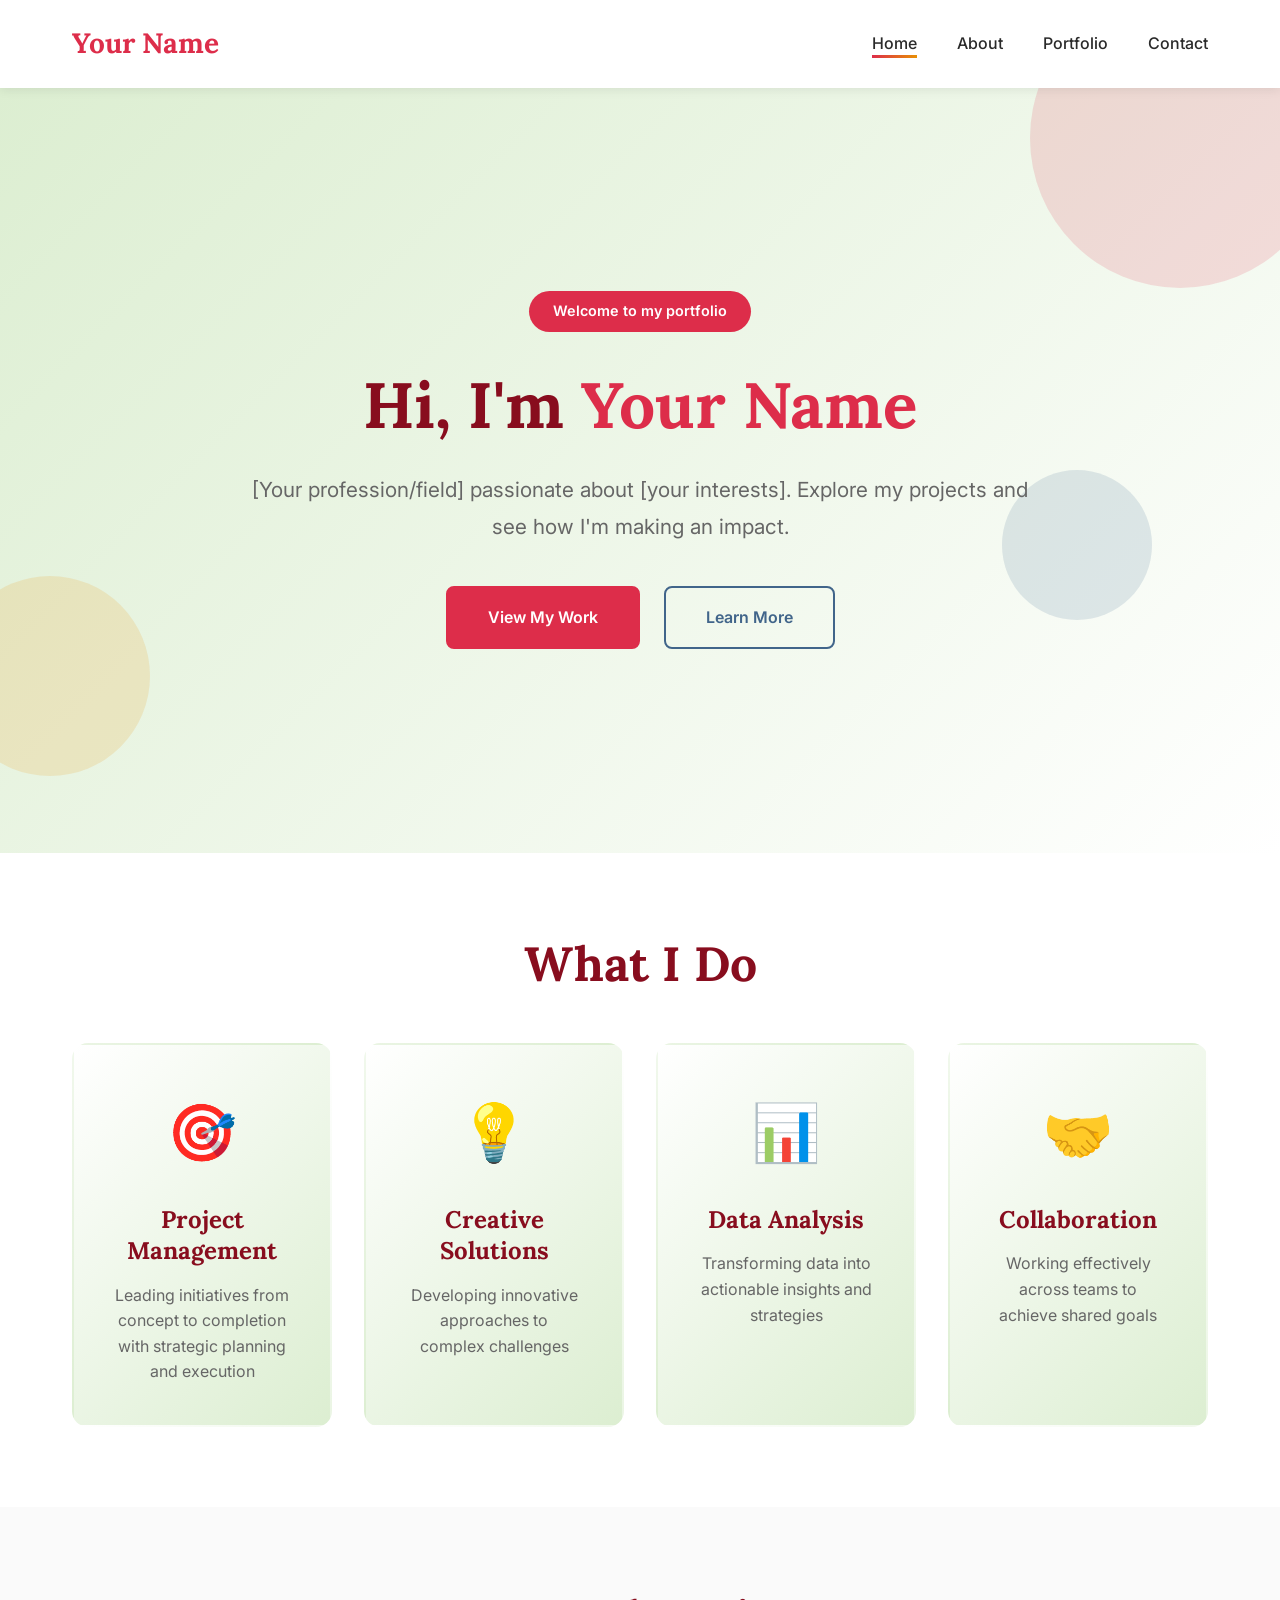
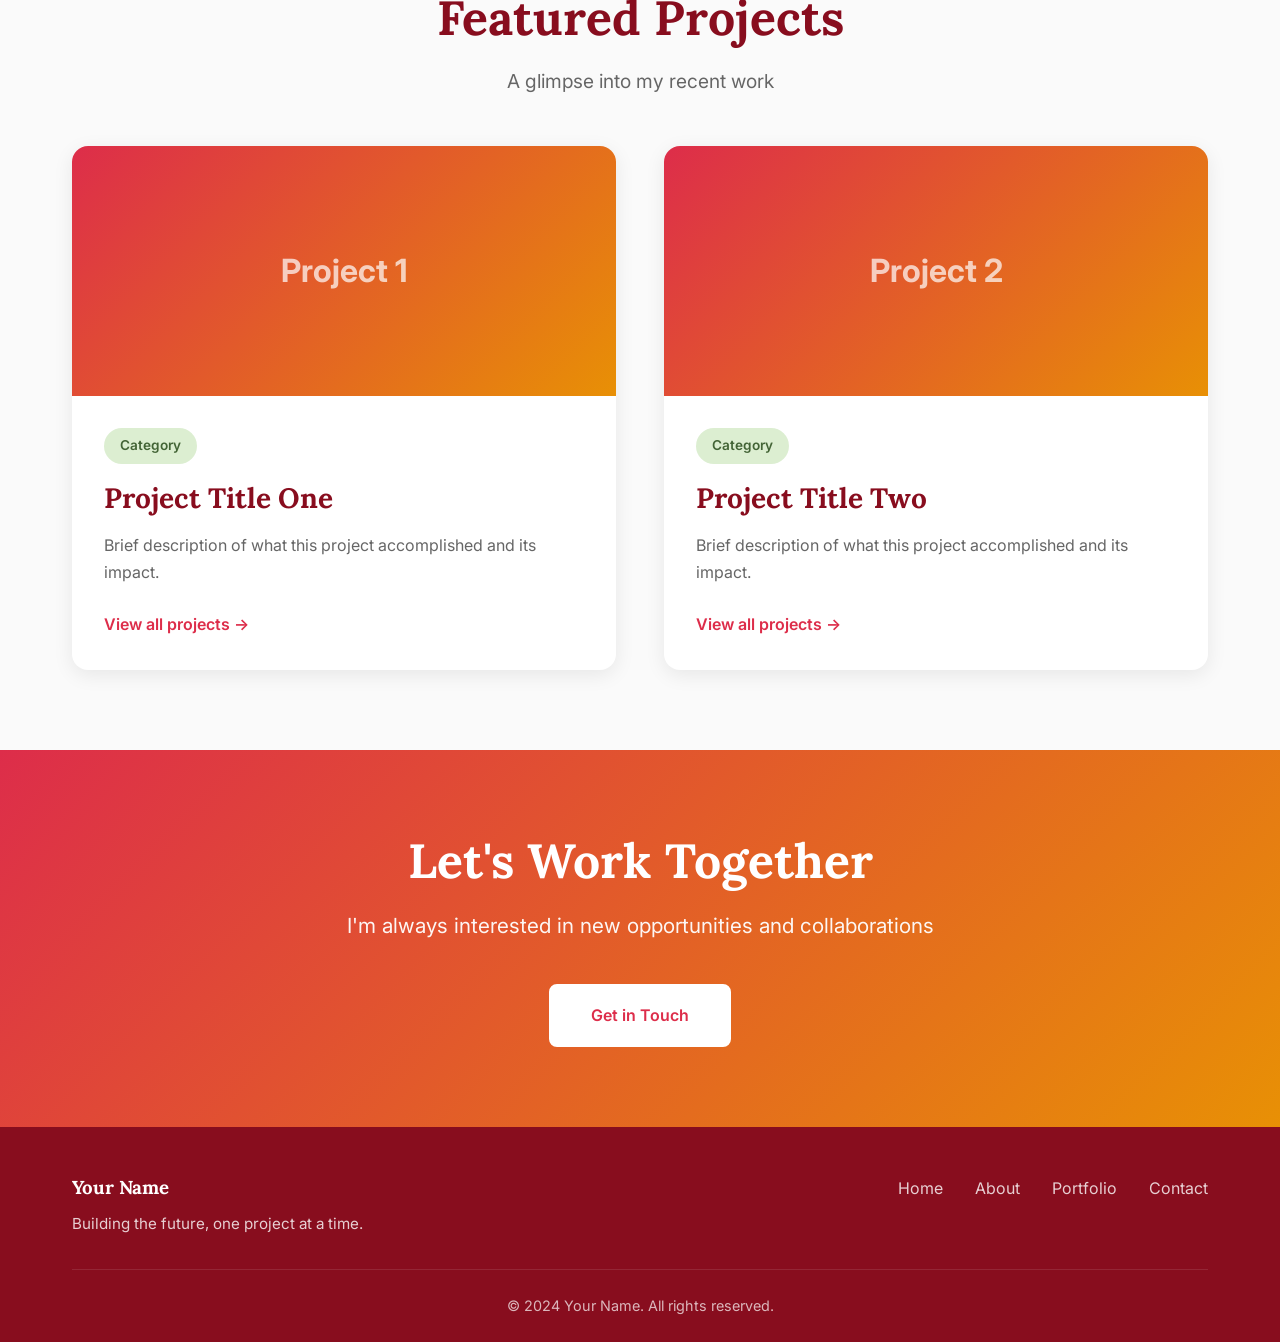
==== index.html @ 92c7a6d3 "Initial commit" ====
<!DOCTYPE html>
<html lang="en">
<head>
    <meta charset="UTF-8">
    <meta name="viewport" content="width=device-width, initial-scale=1.0">
    <title>Your Name - Portfolio</title>
    <link rel="stylesheet" href="styles.css">
    <!-- Google Fonts as fallbacks -->
    <link rel="preconnect" href="https://fonts.googleapis.com">
    <link rel="preconnect" href="https://fonts.gstatic.com" crossorigin>
    <link href="https://fonts.googleapis.com/css2?family=Lora:wght@400;600;700&family=Inter:wght@300;400;500;600;700&display=swap" rel="stylesheet">
</head>
<body>
    <!-- Navigation -->
    <nav class="navbar">
        <div class="nav-container">
            <a href="index.html" class="logo">Your Name</a>
            <ul class="nav-menu">
                <li><a href="index.html" class="active">Home</a></li>
                <li><a href="about.html">About</a></li>
                <li><a href="portfolio.html">Portfolio</a></li>
                <li><a href="contact.html">Contact</a></li>
            </ul>
        </div>
    </nav>

    <!-- Hero Section -->
    <section class="hero">
        <div class="hero-content">
            <div class="hero-badge">Welcome to my portfolio</div>
            <h1 class="hero-title">Hi, I'm <span class="highlight">Your Name</span></h1>
            <p class="hero-description">
                [Your profession/field] passionate about [your interests]. 
                Explore my projects and see how I'm making an impact.
            </p>
            <div class="hero-buttons">
                <a href="portfolio.html" class="btn btn-primary">View My Work</a>
                <a href="about.html" class="btn btn-secondary">Learn More</a>
            </div>
        </div>
        <div class="hero-decoration">
            <div class="decoration-circle circle-1"></div>
            <div class="decoration-circle circle-2"></div>
            <div class="decoration-circle circle-3"></div>
        </div>
    </section>

    <!-- Quick Highlights Section -->
    <section class="highlights">
        <div class="container">
            <h2 class="section-title">What I Do</h2>
            <div class="highlights-grid">
                <div class="highlight-card card-1">
                    <div class="card-icon">🎯</div>
                    <h3>Project Management</h3>
                    <p>Leading initiatives from concept to completion with strategic planning and execution</p>
                </div>
                <div class="highlight-card card-2">
                    <div class="card-icon">💡</div>
                    <h3>Creative Solutions</h3>
                    <p>Developing innovative approaches to complex challenges</p>
                </div>
                <div class="highlight-card card-3">
                    <div class="card-icon">📊</div>
                    <h3>Data Analysis</h3>
                    <p>Transforming data into actionable insights and strategies</p>
                </div>
                <div class="highlight-card card-4">
                    <div class="card-icon">🤝</div>
                    <h3>Collaboration</h3>
                    <p>Working effectively across teams to achieve shared goals</p>
                </div>
            </div>
        </div>
    </section>

    <!-- Featured Projects Preview -->
    <section class="featured-projects">
        <div class="container">
            <h2 class="section-title">Featured Projects</h2>
            <p class="section-subtitle">A glimpse into my recent work</p>
            
            <div class="projects-preview">
                <article class="project-preview">
                    <div class="project-preview-image">
                        <div class="preview-placeholder">Project 1</div>
                    </div>
                    <div class="project-preview-content">
                        <span class="project-category">Category</span>
                        <h3>Project Title One</h3>
                        <p>Brief description of what this project accomplished and its impact.</p>
                        <a href="portfolio.html" class="link-arrow">View all projects →</a>
                    </div>
                </article>

                <article class="project-preview">
                    <div class="project-preview-image">
                        <div class="preview-placeholder">Project 2</div>
                    </div>
                    <div class="project-preview-content">
                        <span class="project-category">Category</span>
                        <h3>Project Title Two</h3>
                        <p>Brief description of what this project accomplished and its impact.</p>
                        <a href="portfolio.html" class="link-arrow">View all projects →</a>
                    </div>
                </article>
            </div>
        </div>
    </section>

    <!-- Call to Action -->
    <section class="cta-section">
        <div class="container">
            <div class="cta-content">
                <h2>Let's Work Together</h2>
                <p>I'm always interested in new opportunities and collaborations</p>
                <a href="contact.html" class="btn btn-light">Get in Touch</a>
            </div>
        </div>
    </section>

    <!-- Footer -->
    <footer class="footer">
        <div class="container">
            <div class="footer-content">
                <div class="footer-left">
                    <h3>Your Name</h3>
                    <p>Building the future, one project at a time.</p>
                </div>
                <div class="footer-links">
                    <a href="index.html">Home</a>
                    <a href="about.html">About</a>
                    <a href="portfolio.html">Portfolio</a>
                    <a href="contact.html">Contact</a>
                </div>
            </div>
            <div class="footer-bottom">
                <p>&copy; 2024 Your Name. All rights reserved.</p>
            </div>
        </div>
    </footer>
</body>
</html>
---- styles.css ----
/* ===========================
   COLOR PALETTE & VARIABLES
   =========================== */

:root {
    /* Color Palette */
    --raspberry: #dd2d4a;
    --carrot-orange: #e89005;
    --baltic-blue: #41658a;
    --crushed-berry: #880d1e;
    --frosted-mint: #dceed1;
    --golden-apricot: #df9a57;
    --hunter-green: #436436;
    
    /* Functional Colors */
    --primary: var(--raspberry);
    --secondary: var(--baltic-blue);
    --accent: var(--carrot-orange);
    --dark: var(--crushed-berry);
    --light: var(--frosted-mint);
    --text-dark: #2a2a2a;
    --text-light: #666;
    --white: #ffffff;
    --background: #fafafa;
    
    /* Typography */
    --font-headline: 'Lora', serif;
    --font-body: 'Inter', sans-serif;
    
    /* Spacing */
    --container-width: 1200px;
    --section-spacing: 5rem;
}

/* ===========================
   RESET & BASE STYLES
   =========================== */

* {
    margin: 0;
    padding: 0;
    box-sizing: border-box;
}

html {
    scroll-behavior: smooth;
    font-size: 16px;
}

body {
    font-family: var(--font-body);
    color: var(--text-dark);
    background-color: var(--background);
    line-height: 1.7;
}

h1, h2, h3, h4, h5, h6 {
    font-family: var(--font-headline);
    color: var(--dark);
    line-height: 1.3;
    font-weight: 700;
}

a {
    text-decoration: none;
    color: inherit;
    transition: all 0.3s ease;
}

img {
    max-width: 100%;
    height: auto;
}

.container {
    max-width: var(--container-width);
    margin: 0 auto;
    padding: 0 2rem;
}

/* ===========================
   NAVIGATION
   =========================== */

.navbar {
    background-color: var(--white);
    padding: 1.25rem 0;
    box-shadow: 0 2px 10px rgba(0,0,0,0.08);
    position: sticky;
    top: 0;
    z-index: 1000;
}

.nav-container {
    max-width: var(--container-width);
    margin: 0 auto;
    padding: 0 2rem;
    display: flex;
    justify-content: space-between;
    align-items: center;
}

.logo {
    font-family: var(--font-headline);
    font-size: 1.75rem;
    font-weight: 700;
    color: var(--primary);
}

.logo:hover {
    color: var(--accent);
}

.nav-menu {
    display: flex;
    list-style: none;
    gap: 2.5rem;
}

.nav-menu a {
    font-weight: 500;
    color: var(--text-dark);
    position: relative;
}

.nav-menu a::after {
    content: '';
    position: absolute;
    bottom: -5px;
    left: 0;
    width: 0;
    height: 3px;
    background: linear-gradient(90deg, var(--primary), var(--accent));
    transition: width 0.3s;
}

.nav-menu a:hover::after,
.nav-menu a.active::after {
    width: 100%;
}

.back-link {
    color: var(--secondary);
    font-weight: 500;
}

.back-link:hover {
    color: var(--primary);
}

/* ===========================
   HERO SECTION
   =========================== */

.hero {
    min-height: 85vh;
    display: flex;
    align-items: center;
    justify-content: center;
    position: relative;
    overflow: hidden;
    background: linear-gradient(135deg, var(--frosted-mint) 0%, var(--white) 100%);
    padding: 4rem 2rem;
}

.hero-content {
    text-align: center;
    max-width: 800px;
    z-index: 10;
}

.hero-badge {
    display: inline-block;
    background-color: var(--primary);
    color: var(--white);
    padding: 0.5rem 1.5rem;
    border-radius: 50px;
    font-size: 0.9rem;
    font-weight: 600;
    margin-bottom: 2rem;
    animation: fadeInDown 0.8s ease;
}

.hero-title {
    font-size: 4rem;
    margin-bottom: 1.5rem;
    color: var(--dark);
    animation: fadeInUp 0.8s ease 0.2s backwards;
}

.hero-title .highlight {
    color: var(--primary);
    position: relative;
}

.hero-description {
    font-size: 1.3rem;
    color: var(--text-light);
    margin-bottom: 2.5rem;
    line-height: 1.8;
    animation: fadeInUp 0.8s ease 0.4s backwards;
}

.hero-buttons {
    display: flex;
    gap: 1.5rem;
    justify-content: center;
    flex-wrap: wrap;
    animation: fadeInUp 0.8s ease 0.6s backwards;
}

/* Hero Decorations */
.hero-decoration {
    position: absolute;
    width: 100%;
    height: 100%;
    top: 0;
    left: 0;
    pointer-events: none;
    overflow: hidden;
}

.decoration-circle {
    position: absolute;
    border-radius: 50%;
    opacity: 0.15;
}

.circle-1 {
    width: 300px;
    height: 300px;
    background: var(--primary);
    top: -100px;
    right: -50px;
}

.circle-2 {
    width: 200px;
    height: 200px;
    background: var(--accent);
    bottom: 10%;
    left: -50px;
}

.circle-3 {
    width: 150px;
    height: 150px;
    background: var(--secondary);
    top: 50%;
    right: 10%;
}

/* ===========================
   BUTTONS
   =========================== */

.btn {
    display: inline-block;
    padding: 1rem 2.5rem;
    font-weight: 600;
    border-radius: 8px;
    transition: all 0.3s ease;
    cursor: pointer;
    border: 2px solid transparent;
    font-family: var(--font-body);
}

.btn-primary {
    background-color: var(--primary);
    color: var(--white);
    border-color: var(--primary);
}

.btn-primary:hover {
    background-color: var(--crushed-berry);
    border-color: var(--crushed-berry);
    transform: translateY(-2px);
    box-shadow: 0 5px 15px rgba(221, 45, 74, 0.3);
}

.btn-secondary {
    background-color: transparent;
    color: var(--secondary);
    border-color: var(--secondary);
}

.btn-secondary:hover {
    background-color: var(--secondary);
    color: var(--white);
}

.btn-light {
    background-color: var(--white);
    color: var(--primary);
    border-color: var(--white);
}

.btn-light:hover {
    background-color: transparent;
    border-color: var(--white);
    color: var(--white);
}

.btn-small {
    padding: 0.6rem 1.5rem;
    font-size: 0.95rem;
}

.btn-full {
    width: 100%;
}

/* ===========================
   SECTION STYLES
   =========================== */

section {
    padding: var(--section-spacing) 0;
}

.section-title {
    font-size: 3rem;
    text-align: center;
    margin-bottom: 1rem;
    color: var(--dark);
}

.section-subtitle {
    text-align: center;
    font-size: 1.2rem;
    color: var(--text-light);
    margin-bottom: 3rem;
}

.section-description {
    text-align: center;
    font-size: 1.15rem;
    color: var(--text-light);
    max-width: 700px;
    margin: 0 auto 3rem;
}

/* ===========================
   HIGHLIGHTS SECTION
   =========================== */

.highlights {
    background-color: var(--white);
}

.highlights-grid {
    display: grid;
    grid-template-columns: repeat(auto-fit, minmax(260px, 1fr));
    gap: 2rem;
    margin-top: 3rem;
}

.highlight-card {
    background: linear-gradient(135deg, var(--white) 0%, var(--frosted-mint) 100%);
    padding: 2.5rem;
    border-radius: 16px;
    text-align: center;
    transition: all 0.3s ease;
    border: 2px solid transparent;
}

.highlight-card:hover {
    transform: translateY(-10px);
    box-shadow: 0 15px 35px rgba(0,0,0,0.1);
}

.card-1:hover { border-color: var(--primary); }
.card-2:hover { border-color: var(--accent); }
.card-3:hover { border-color: var(--secondary); }
.card-4:hover { border-color: var(--hunter-green); }

.card-icon {
    font-size: 3.5rem;
    margin-bottom: 1.5rem;
}

.highlight-card h3 {
    font-size: 1.5rem;
    margin-bottom: 1rem;
    color: var(--dark);
}

.highlight-card p {
    color: var(--text-light);
    line-height: 1.6;
}

/* ===========================
   FEATURED PROJECTS PREVIEW
   =========================== */

.featured-projects {
    background-color: var(--background);
}

.projects-preview {
    display: grid;
    grid-template-columns: repeat(auto-fit, minmax(450px, 1fr));
    gap: 3rem;
    margin-top: 3rem;
}

.project-preview {
    background-color: var(--white);
    border-radius: 16px;
    overflow: hidden;
    box-shadow: 0 5px 20px rgba(0,0,0,0.08);
    transition: all 0.3s ease;
}

.project-preview:hover {
    transform: translateY(-8px);
    box-shadow: 0 15px 40px rgba(0,0,0,0.12);
}

.project-preview-image {
    height: 250px;
    background: linear-gradient(135deg, var(--primary), var(--accent));
    display: flex;
    align-items: center;
    justify-content: center;
}

.preview-placeholder {
    font-size: 2rem;
    color: var(--white);
    font-weight: 700;
    opacity: 0.7;
}

.project-preview-content {
    padding: 2rem;
}

.project-category {
    display: inline-block;
    background-color: var(--frosted-mint);
    color: var(--hunter-green);
    padding: 0.4rem 1rem;
    border-radius: 20px;
    font-size: 0.85rem;
    font-weight: 600;
    margin-bottom: 1rem;
}

.project-preview-content h3 {
    font-size: 1.75rem;
    margin-bottom: 1rem;
}

.project-preview-content p {
    color: var(--text-light);
    margin-bottom: 1.5rem;
}

.link-arrow {
    color: var(--primary);
    font-weight: 600;
}

.link-arrow:hover {
    color: var(--accent);
}

/* ===========================
   PAGE HEADER
   =========================== */

.page-header {
    background: linear-gradient(135deg, var(--primary) 0%, var(--crushed-berry) 100%);
    color: var(--white);
    padding: 5rem 2rem 4rem;
    text-align: center;
}

.page-title {
    font-size: 3.5rem;
    color: var(--white);
    margin-bottom: 1rem;
}

.page-description {
    font-size: 1.3rem;
    opacity: 0.95;
}

/* ===========================
   ABOUT PAGE
   =========================== */

.about-content {
    padding: 4rem 0;
}

.about-grid {
    display: grid;
    grid-template-columns: 1fr 2fr;
    gap: 4rem;
    align-items: start;
}

.about-visual {
    position: sticky;
    top: 100px;
}

.profile-placeholder {
    width: 100%;
    aspect-ratio: 1;
    background: linear-gradient(135deg, var(--frosted-mint), var(--white));
    border-radius: 16px;
    display: flex;
    align-items: center;
    justify-content: center;
    font-size: 1.2rem;
    color: var(--text-light);
    border: 3px solid var(--primary);
    margin-bottom: 2rem;
}

.about-stats {
    display: grid;
    grid-template-columns: 1fr 1fr;
    gap: 1rem;
}

.stat-box {
    background-color: var(--white);
    padding: 1.5rem;
    border-radius: 12px;
    text-align: center;
    box-shadow: 0 3px 15px rgba(0,0,0,0.08);
}

.stat-number {
    display: block;
    font-family: var(--font-headline);
    font-size: 2rem;
    font-weight: 700;
    color: var(--primary);
    margin-bottom: 0.5rem;
}

.stat-label {
    display: block;
    font-size: 0.9rem;
    color: var(--text-light);
}

.about-text h2 {
    font-size: 2.5rem;
    margin-bottom: 1.5rem;
}

.about-text .lead {
    font-size: 1.3rem;
    color: var(--secondary);
    font-weight: 500;
    margin-bottom: 1.5rem;
    line-height: 1.7;
}

.about-text p {
    margin-bottom: 1.5rem;
    font-size: 1.05rem;
    line-height: 1.8;
}

/* ===========================
   SKILLS SECTION
   =========================== */

.skills-section {
    background-color: var(--white);
}

.skills-categories {
    display: grid;
    grid-template-columns: repeat(auto-fit, minmax(300px, 1fr));
    gap: 3rem;
    margin-top: 3rem;
}

.skill-category h3 {
    font-size: 1.5rem;
    margin-bottom: 1.5rem;
    color: var(--primary);
}

.skill-tags {
    display: flex;
    flex-wrap: wrap;
    gap: 0.75rem;
}

.skill-tag {
    background-color: var(--frosted-mint);
    color: var(--hunter-green);
    padding: 0.6rem 1.2rem;
    border-radius: 25px;
    font-size: 0.95rem;
    font-weight: 500;
    transition: all 0.3s;
    border: 2px solid transparent;
}

.skill-tag:hover {
    background-color: var(--primary);
    color: var(--white);
    border-color: var(--primary);
}

/* ===========================
   TIMELINE
   =========================== */

.timeline-section {
    background-color: var(--background);
}

.timeline {
    max-width: 800px;
    margin: 3rem auto 0;
    position: relative;
}

.timeline::before {
    content: '';
    position: absolute;
    left: 30px;
    top: 0;
    bottom: 0;
    width: 3px;
    background: linear-gradient(180deg, var(--primary), var(--accent));
}

.timeline-item {
    position: relative;
    padding-left: 80px;
    margin-bottom: 3rem;
}

.timeline-dot {
    position: absolute;
    left: 18px;
    top: 0;
    width: 25px;
    height: 25px;
    background-color: var(--primary);
    border-radius: 50%;
    border: 4px solid var(--white);
    box-shadow: 0 0 0 3px var(--frosted-mint);
}

.timeline-content {
    background-color: var(--white);
    padding: 2rem;
    border-radius: 12px;
    box-shadow: 0 3px 15px rgba(0,0,0,0.08);
}

.timeline-date {
    display: inline-block;
    background-color: var(--frosted-mint);
    color: var(--hunter-green);
    padding: 0.4rem 1rem;
    border-radius: 20px;
    font-size: 0.85rem;
    font-weight: 600;
    margin-bottom: 1rem;
}

.timeline-content h3 {
    font-size: 1.4rem;
    margin-bottom: 0.75rem;
}

.timeline-content p {
    color: var(--text-light);
    line-height: 1.6;
}

/* ===========================
   PORTFOLIO PAGE
   =========================== */

.portfolio-section {
    background-color: var(--background);
}

.portfolio-grid {
    display: grid;
    grid-template-columns: repeat(auto-fit, minmax(450px, 1fr));
    gap: 2.5rem;
    margin-top: 3rem;
}

.portfolio-card {
    background-color: var(--white);
    border-radius: 16px;
    overflow: hidden;
    box-shadow: 0 5px 20px rgba(0,0,0,0.08);
    transition: all 0.3s ease;
}

.portfolio-card:hover {
    transform: translateY(-8px);
    box-shadow: 0 15px 40px rgba(0,0,0,0.15);
}

.portfolio-card.featured {
    border: 3px solid var(--primary);
}

.portfolio-image {
    height: 260px;
    background: linear-gradient(135deg, var(--secondary), var(--primary));
    display: flex;
    align-items: center;
    justify-content: center;
    position: relative;
}

.image-placeholder {
    font-size: 1.5rem;
    color: var(--white);
    font-weight: 600;
    opacity: 0.7;
}

.project-badge {
    position: absolute;
    top: 1rem;
    right: 1rem;
    background-color: var(--accent);
    color: var(--white);
    padding: 0.4rem 1rem;
    border-radius: 20px;
    font-size: 0.85rem;
    font-weight: 600;
}

.portfolio-content {
    padding: 2rem;
}

.project-meta {
    display: block;
    color: var(--text-light);
    font-size: 0.9rem;
    margin-bottom: 0.75rem;
    font-weight: 500;
}

.portfolio-content h3 {
    font-size: 1.75rem;
    margin-bottom: 1rem;
}

.portfolio-content p {
    color: var(--text-light);
    margin-bottom: 1.5rem;
    line-height: 1.7;
}

.project-tags {
    display: flex;
    flex-wrap: wrap;
    gap: 0.75rem;
    margin-bottom: 1.5rem;
}

.project-tags span {
    background-color: var(--frosted-mint);
    color: var(--hunter-green);
    padding: 0.4rem 1rem;
    border-radius: 20px;
    font-size: 0.85rem;
    font-weight: 500;
}

/* ===========================
   CONTACT PAGE
   =========================== */

.contact-section {
    background-color: var(--background);
}

.contact-grid {
    display: grid;
    grid-template-columns: 1fr 1.5fr;
    gap: 4rem;
    margin-top: 3rem;
}

.contact-info-panel,
.contact-form-panel {
    background-color: var(--white);
    padding: 3rem;
    border-radius: 16px;
    box-shadow: 0 5px 20px rgba(0,0,0,0.08);
}

.contact-info-panel h2,
.contact-form-panel h2 {
    font-size: 2rem;
    margin-bottom: 1rem;
}

.contact-info-panel p {
    color: var(--text-light);
    margin-bottom: 2rem;
    line-height: 1.7;
}

.contact-methods {
    display: flex;
    flex-direction: column;
    gap: 1.5rem;
    margin-bottom: 2rem;
}

.contact-item {
    display: flex;
    gap: 1.5rem;
    align-items: start;
}

.contact-icon {
    font-size: 2rem;
    flex-shrink: 0;
}

.contact-details h4 {
    font-size: 1.1rem;
    margin-bottom: 0.5rem;
}

.contact-details a {
    color: var(--primary);
}

.contact-details a:hover {
    color: var(--accent);
    text-decoration: underline;
}

.availability {
    background-color: var(--frosted-mint);
    padding: 1.5rem;
    border-radius: 12px;
    border-left: 4px solid var(--hunter-green);
}

.availability h4 {
    margin-bottom: 0.5rem;
}

.availability p {
    margin: 0;
    color: var(--hunter-green);
    font-weight: 500;
}

/* Contact Form */
.form-instruction {
    font-size: 0.9rem;
    color: var(--text-light);
    margin-bottom: 2rem;
    font-style: italic;
}

.form-group {
    margin-bottom: 1.5rem;
}

.form-group label {
    display: block;
    margin-bottom: 0.5rem;
    font-weight: 600;
    color: var(--dark);
}

.form-group input,
.form-group textarea {
    width: 100%;
    padding: 0.9rem;
    border: 2px solid #e0e0e0;
    border-radius: 8px;
    font-family: var(--font-body);
    font-size: 1rem;
    transition: border-color 0.3s;
}

.form-group input:focus,
.form-group textarea:focus {
    outline: none;
    border-color: var(--primary);
}

.form-group textarea {
    resize: vertical;
}

/* ===========================
   PROJECT REPORT PAGES
   =========================== */

.report-header {
    background: linear-gradient(135deg, var(--secondary) 0%, var(--primary) 100%);
    color: var(--white);
    padding: 5rem 2rem 3rem;
    text-align: center;
}

.report-category {
    display: inline-block;
    background-color: rgba(255,255,255,0.2);
    padding: 0.5rem 1.5rem;
    border-radius: 25px;
    font-size: 0.9rem;
    font-weight: 600;
    margin-bottom: 1.5rem;
}

.report-title {
    font-size: 3.5rem;
    color: var(--white);
    margin-bottom: 1rem;
}

.report-subtitle {
    font-size: 1.3rem;
    opacity: 0.95;
    margin-bottom: 2.5rem;
}

.report-meta {
    display: flex;
    justify-content: center;
    gap: 3rem;
    flex-wrap: wrap;
}

.meta-item {
    display: flex;
    flex-direction: column;
    align-items: center;
}

.meta-label {
    font-size: 0.9rem;
    opacity: 0.9;
    margin-bottom: 0.3rem;
}

.meta-value {
    font-size: 1.1rem;
    font-weight: 600;
}

/* Report Content Layout */
.report-content {
    background-color: var(--background);
    padding: 4rem 0;
}

.report-layout {
    display: grid;
    grid-template-columns: 2.5fr 1fr;
    gap: 3rem;
    align-items: start;
}

.report-main {
    background-color: var(--white);
    padding: 3rem;
    border-radius: 16px;
    box-shadow: 0 3px 20px rgba(0,0,0,0.08);
}

.report-section {
    margin-bottom: 3rem;
}

.report-section:last-child {
    margin-bottom: 0;
}

.section-heading {
    font-size: 2rem;
    color: var(--primary);
    margin-bottom: 1.5rem;
    padding-bottom: 0.75rem;
    border-bottom: 3px solid var(--frosted-mint);
}

.report-section h3 {
    font-size: 1.4rem;
    margin: 2rem 0 1rem;
    color: var(--secondary);
}

.report-section h4 {
    font-size: 1.1rem;
    margin: 1.5rem 0 0.75rem;
    color: var(--dark);
}

.report-section p {
    margin-bottom: 1rem;
    line-height: 1.8;
    color: var(--text-light);
}

.report-section ul,
.report-section ol {
    margin-left: 2rem;
    margin-bottom: 1.5rem;
}

.report-section li {
    margin-bottom: 0.75rem;
    line-height: 1.7;
    color: var(--text-light);
}

.objectives-list {
    list-style: none;
    margin-left: 0;
}

.objectives-list li {
    background-color: var(--frosted-mint);
    padding: 1rem 1.5rem;
    margin-bottom: 1rem;
    border-radius: 8px;
    border-left: 4px solid var(--primary);
}

/* Highlight Box */
.highlight-box {
    background: linear-gradient(135deg, var(--frosted-mint), var(--white));
    padding: 2rem;
    border-radius: 12px;
    border-left: 5px solid var(--accent);
    margin: 2rem 0;
}

.highlight-box h4 {
    color: var(--primary);
    margin-bottom: 1rem;
}

.highlight-box p {
    margin-bottom: 0;
}

/* Process Steps */
.process-steps {
    margin: 2rem 0;
}

.process-step {
    display: flex;
    gap: 1.5rem;
    margin-bottom: 2rem;
    align-items: start;
}

.step-number {
    background: linear-gradient(135deg, var(--primary), var(--accent));
    color: var(--white);
    width: 50px;
    height: 50px;
    border-radius: 50%;
    display: flex;
    align-items: center;
    justify-content: center;
    font-size: 1.5rem;
    font-weight: 700;
    flex-shrink: 0;
}

.step-content h4 {
    margin: 0 0 0.5rem 0;
}

.step-content p {
    margin: 0;
}

/* Results Grid */
.results-grid {
    display: grid;
    grid-template-columns: repeat(auto-fit, minmax(150px, 1fr));
    gap: 1.5rem;
    margin: 2rem 0;
}

.result-card {
    background: linear-gradient(135deg, var(--frosted-mint), var(--white));
    padding: 2rem;
    border-radius: 12px;
    text-align: center;
    border: 2px solid var(--primary);
}

.result-number {
    display: block;
    font-family: var(--font-headline);
    font-size: 2.5rem;
    font-weight: 700;
    color: var(--primary);
    margin-bottom: 0.5rem;
}

.result-label {
    display: block;
    font-size: 0.95rem;
    color: var(--text-light);
    font-weight: 500;
}

/* Report Sidebar */
.report-sidebar {
    position: sticky;
    top: 100px;
}

.sidebar-section {
    background-color: var(--white);
    padding: 2rem;
    border-radius: 12px;
    box-shadow: 0 3px 15px rgba(0,0,0,0.08);
    margin-bottom: 2rem;
}

.sidebar-section h3 {
    font-size: 1.3rem;
    margin-bottom: 1.5rem;
    color: var(--primary);
}

.details-list {
    display: flex;
    flex-direction: column;
    gap: 1rem;
}

.details-list dt {
    font-weight: 600;
    color: var(--dark);
    font-size: 0.9rem;
}

.details-list dd {
    color: var(--text-light);
    margin-left: 0;
    margin-bottom: 0.5rem;
}

.sidebar-tags {
    display: flex;
    flex-wrap: wrap;
    gap: 0.75rem;
}

.sidebar-tags span {
    background-color: var(--frosted-mint);
    color: var(--hunter-green);
    padding: 0.5rem 1rem;
    border-radius: 20px;
    font-size: 0.85rem;
    font-weight: 500;
}

.resource-list {
    list-style: none;
    padding: 0;
}

.resource-list li {
    margin-bottom: 0.75rem;
}

.resource-list a {
    color: var(--primary);
    font-weight: 500;
}

.resource-list a:hover {
    color: var(--accent);
    text-decoration: underline;
}

.sidebar-cta {
    background: linear-gradient(135deg, var(--primary), var(--accent));
    padding: 1.5rem;
    border-radius: 12px;
    text-align: center;
    color: var(--white);
}

.sidebar-cta p {
    margin-bottom: 1rem;
}

.sidebar-cta .btn-small {
    background-color: var(--white);
    color: var(--primary);
}

.sidebar-cta .btn-small:hover {
    background-color: var(--frosted-mint);
}

/* Project Navigation */
.project-navigation {
    background-color: var(--white);
    padding: 2rem 0;
    border-top: 1px solid #e0e0e0;
}

.nav-center {
    display: inline-block;
    color: var(--secondary);
    font-weight: 600;
    font-size: 1.1rem;
}

.nav-center:hover {
    color: var(--primary);
}

/* ===========================
   CTA SECTION
   =========================== */

.cta-section {
    background: linear-gradient(135deg, var(--primary) 0%, var(--accent) 100%);
    color: var(--white);
    text-align: center;
    padding: 5rem 2rem;
}

.cta-content h2 {
    font-size: 3rem;
    color: var(--white);
    margin-bottom: 1rem;
}

.cta-content p {
    font-size: 1.3rem;
    margin-bottom: 2.5rem;
    opacity: 0.95;
}

/* ===========================
   FOOTER
   =========================== */

.footer {
    background-color: var(--dark);
    color: var(--white);
    padding: 3rem 2rem 1.5rem;
}

.footer-content {
    display: flex;
    justify-content: space-between;
    align-items: start;
    margin-bottom: 2rem;
}

.footer-left h3 {
    color: var(--white);
    margin-bottom: 0.75rem;
}

.footer-left p {
    color: rgba(255,255,255,0.8);
    font-size: 0.95rem;
}

.footer-links {
    display: flex;
    gap: 2rem;
}

.footer-links a {
    color: rgba(255,255,255,0.8);
    transition: color 0.3s;
}

.footer-links a:hover {
    color: var(--accent);
}

.footer-bottom {
    border-top: 1px solid rgba(255,255,255,0.1);
    padding-top: 1.5rem;
    text-align: center;
}

.footer-bottom p {
    color: rgba(255,255,255,0.7);
    font-size: 0.9rem;
}

/* ===========================
   ANIMATIONS
   =========================== */

@keyframes fadeInUp {
    from {
        opacity: 0;
        transform: translateY(30px);
    }
    to {
        opacity: 1;
        transform: translateY(0);
    }
}

@keyframes fadeInDown {
    from {
        opacity: 0;
        transform: translateY(-20px);
    }
    to {
        opacity: 1;
        transform: translateY(0);
    }
}

/* ===========================
   RESPONSIVE DESIGN
   =========================== */

@media (max-width: 1024px) {
    .about-grid,
    .contact-grid,
    .report-layout {
        grid-template-columns: 1fr;
    }
    
    .about-visual,
    .report-sidebar {
        position: static;
    }
    
    .projects-preview,
    .portfolio-grid {
        grid-template-columns: 1fr;
    }
}

@media (max-width: 768px) {
    :root {
        --section-spacing: 3rem;
    }
    
    .nav-menu {
        gap: 1.5rem;
        font-size: 0.9rem;
    }
    
    .hero-title {
        font-size: 2.5rem;
    }
    
    .section-title,
    .page-title,
    .report-title {
        font-size: 2.5rem;
    }
    
    .cta-content h2 {
        font-size: 2rem;
    }
    
    .hero-buttons {
        flex-direction: column;
        width: 100%;
    }
    
    .btn {
        width: 100%;
    }
    
    .footer-content {
        flex-direction: column;
        gap: 2rem;
    }
    
    .footer-links {
        flex-direction: column;
        gap: 1rem;
    }
    
    .report-main {
        padding: 2rem 1.5rem;
    }
}

@media (max-width: 480px) {
    .hero {
        padding: 2rem 1rem;
    }
    
    .hero-title {
        font-size: 2rem;
    }
    
    .nav-menu {
        flex-wrap: wrap;
        justify-content: center;
    }
    
    .container {
        padding: 0 1.5rem;
    }
}
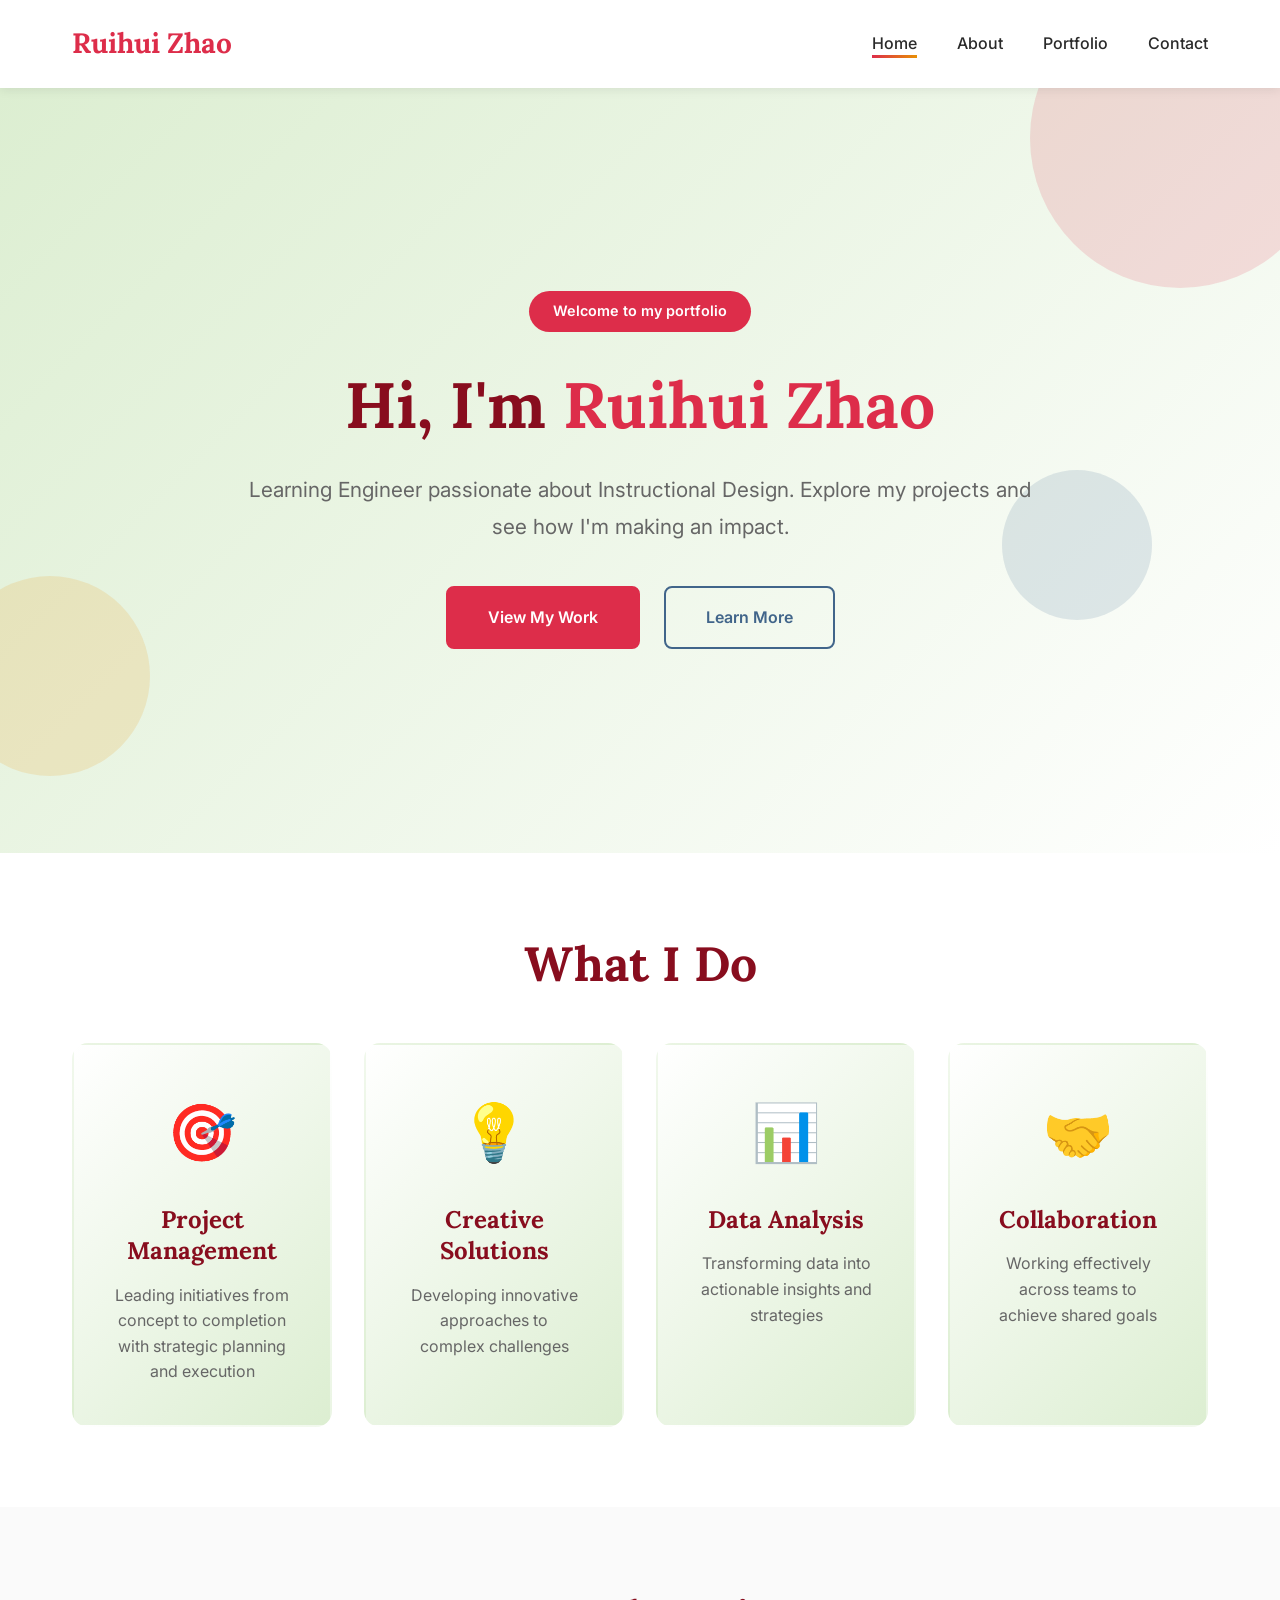
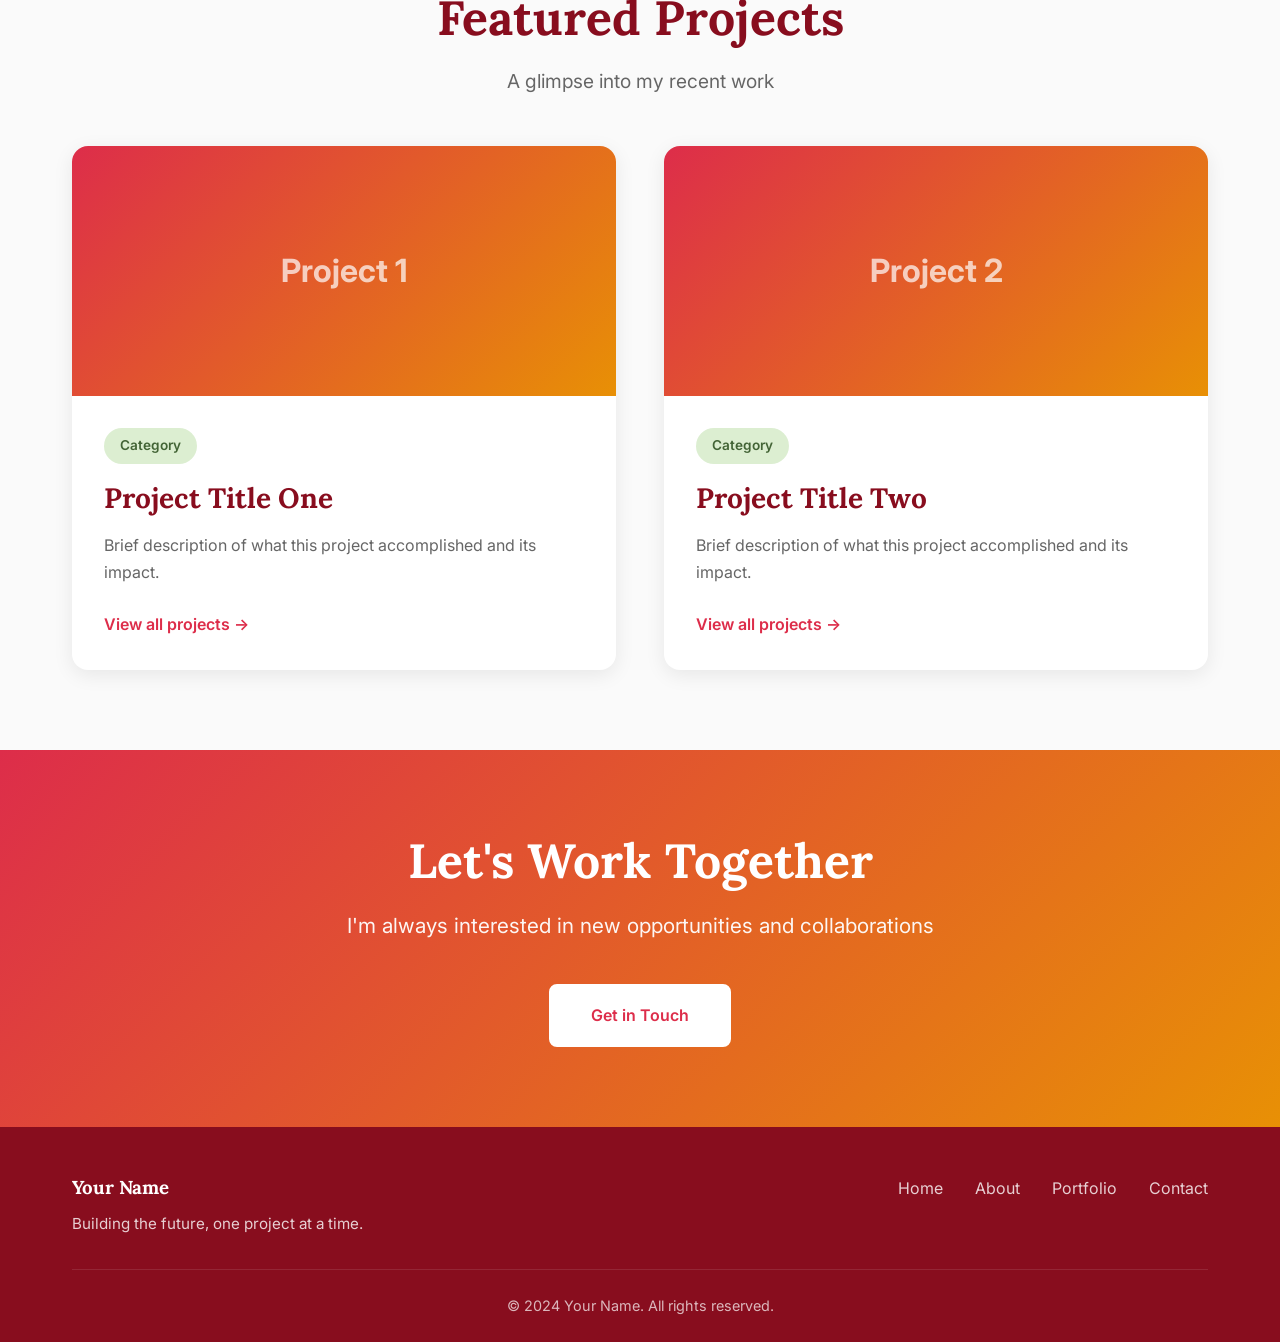
==== commit 96aaf3f6: "Update portfolio title and personal details" ====
--- a/index.html
+++ b/index.html
@@ -3,7 +3,7 @@
 <head>
     <meta charset="UTF-8">
     <meta name="viewport" content="width=device-width, initial-scale=1.0">
-    <title>Your Name - Portfolio</title>
+    <title>Ruihui Zhao - Portfolio</title>
     <link rel="stylesheet" href="styles.css">
     <!-- Google Fonts as fallbacks -->
     <link rel="preconnect" href="https://fonts.googleapis.com">
@@ -14,7 +14,7 @@
     <!-- Navigation -->
     <nav class="navbar">
         <div class="nav-container">
-            <a href="index.html" class="logo">Your Name</a>
+            <a href="index.html" class="logo">Ruihui Zhao</a>
             <ul class="nav-menu">
                 <li><a href="index.html" class="active">Home</a></li>
                 <li><a href="about.html">About</a></li>
@@ -28,9 +28,9 @@
     <section class="hero">
         <div class="hero-content">
             <div class="hero-badge">Welcome to my portfolio</div>
-            <h1 class="hero-title">Hi, I'm <span class="highlight">Your Name</span></h1>
+            <h1 class="hero-title">Hi, I'm <span class="highlight">Ruihui Zhao</span></h1>
             <p class="hero-description">
-                [Your profession/field] passionate about [your interests]. 
+                Learning Engineer passionate about Instructional Design. 
                 Explore my projects and see how I'm making an impact.
             </p>
             <div class="hero-buttons">
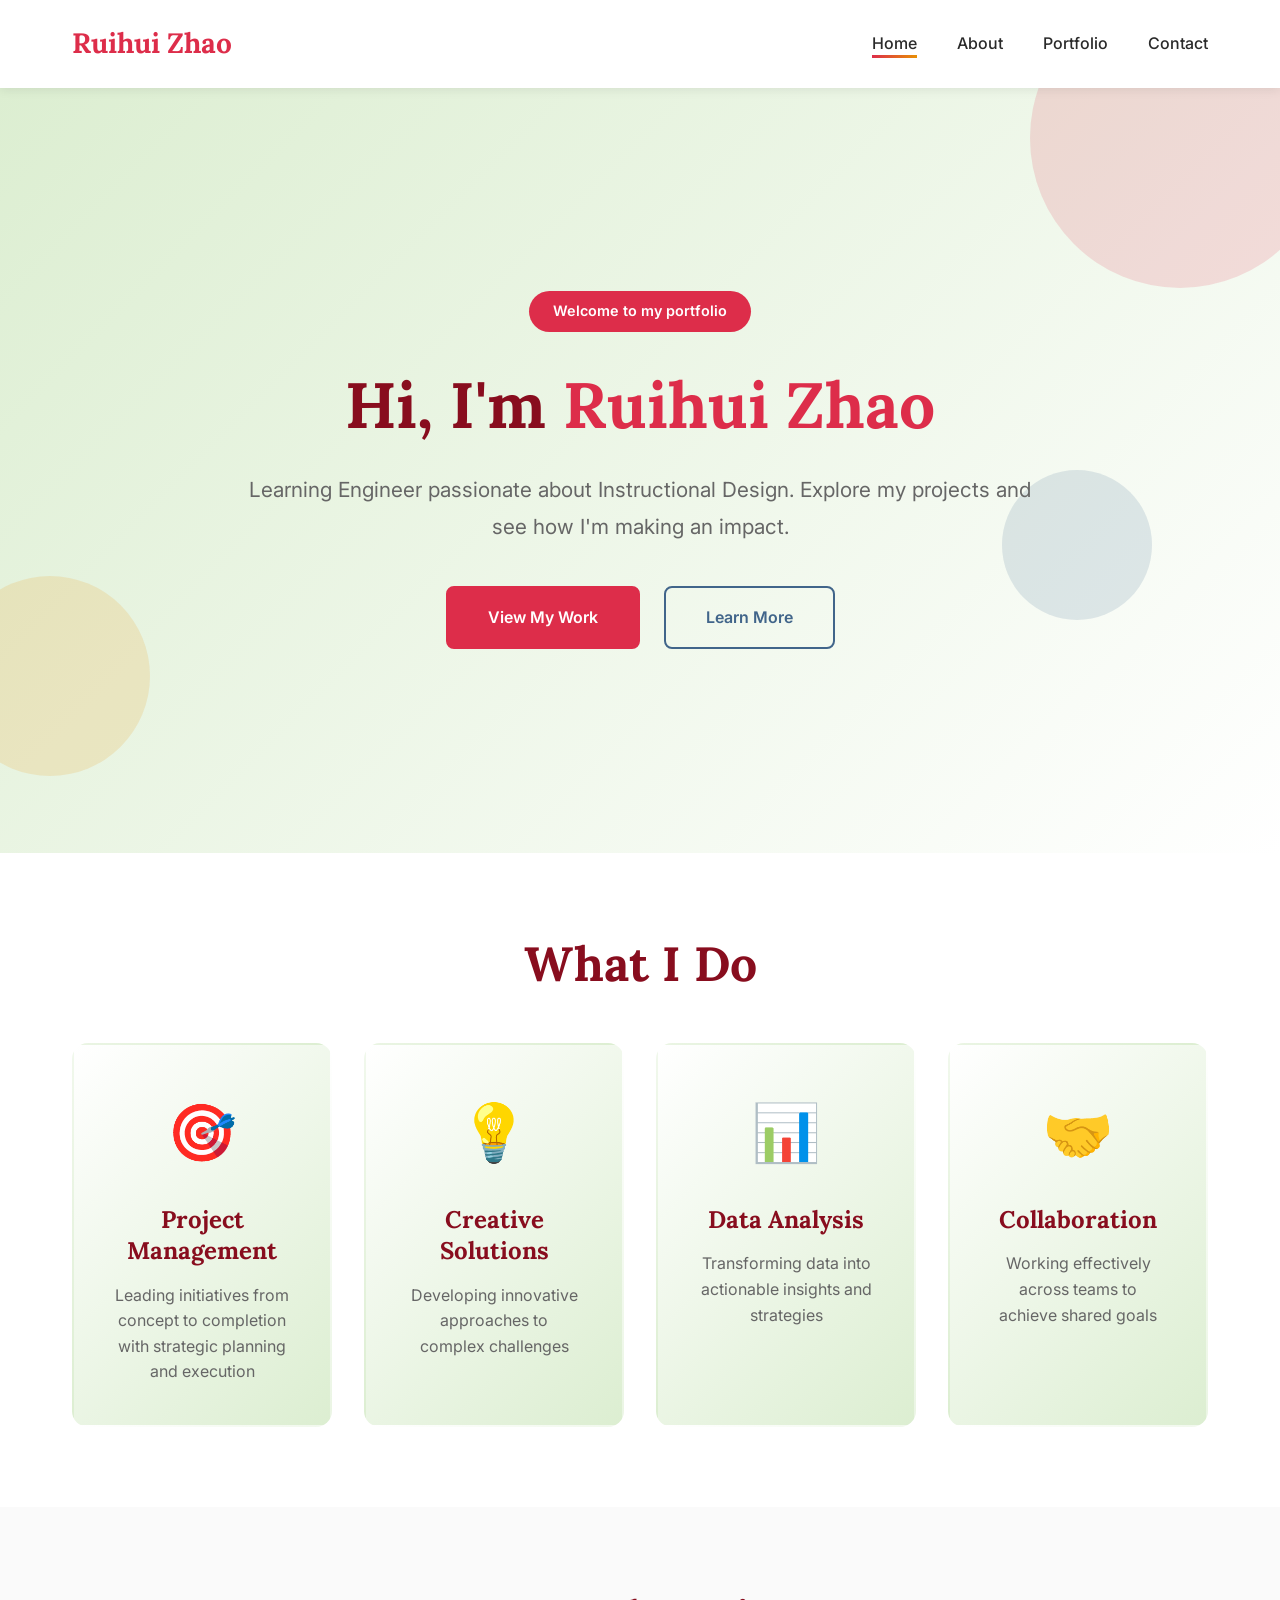
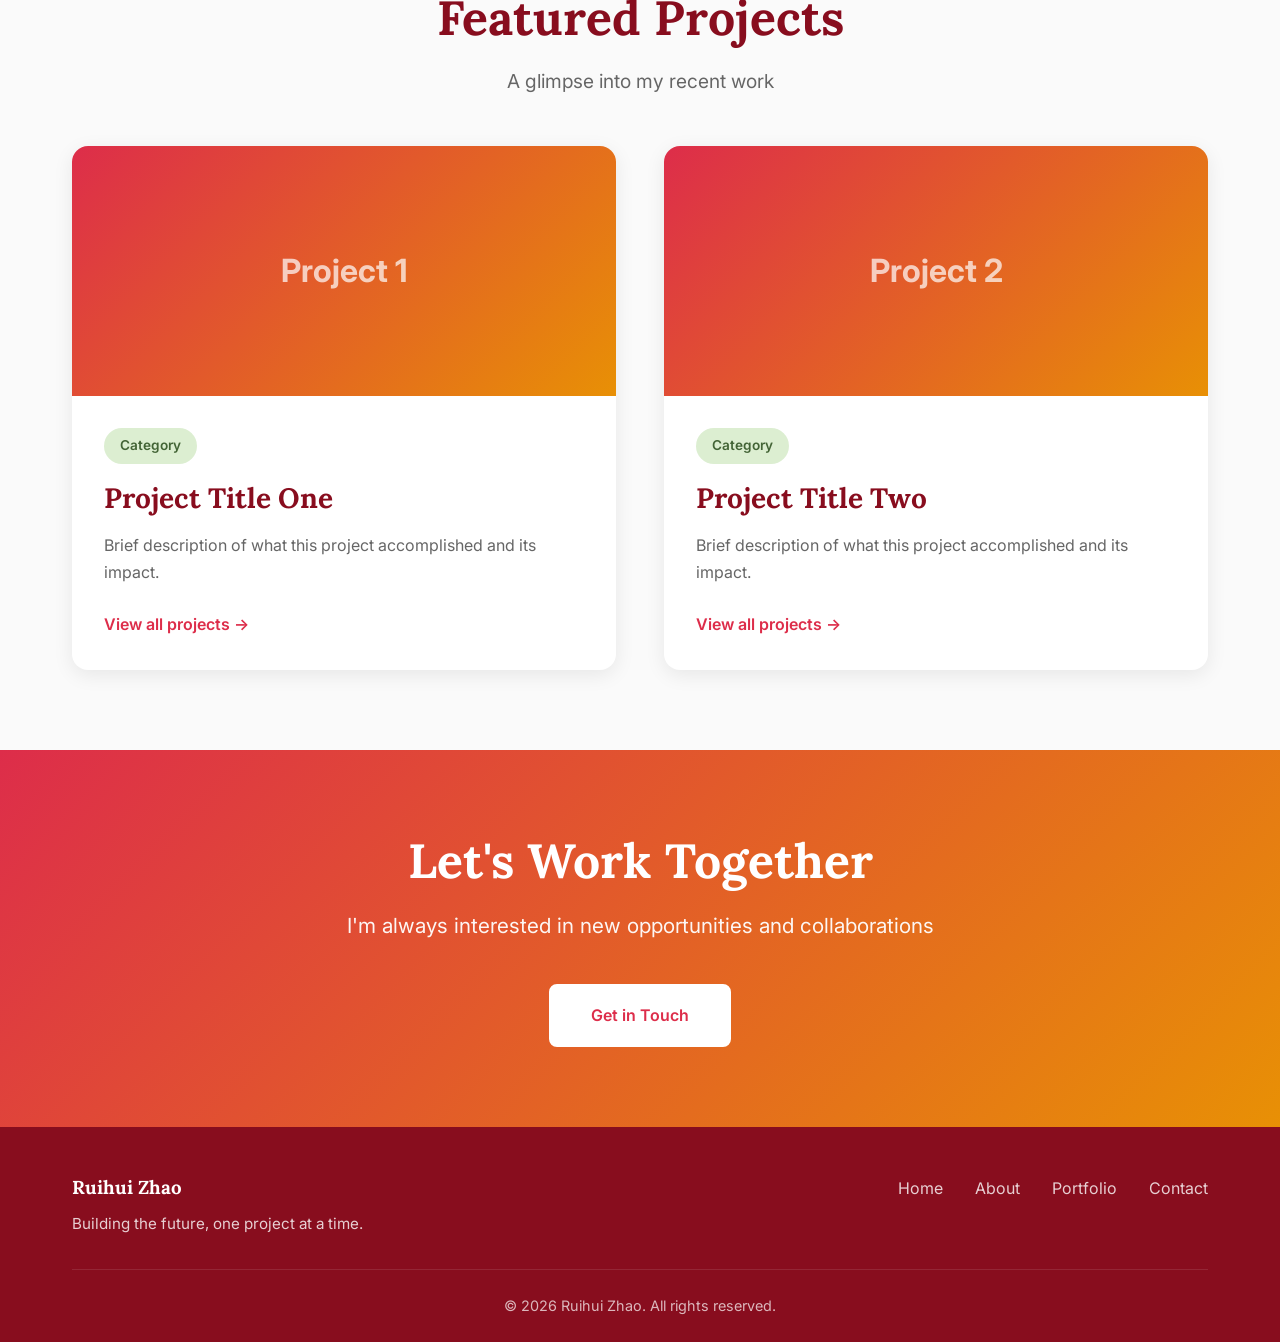
==== commit b9a1822f: "Update footer with name and copyright year" ====
--- a/index.html
+++ b/index.html
@@ -124,7 +124,7 @@
         <div class="container">
             <div class="footer-content">
                 <div class="footer-left">
-                    <h3>Your Name</h3>
+                    <h3>Ruihui Zhao</h3>
                     <p>Building the future, one project at a time.</p>
                 </div>
                 <div class="footer-links">
@@ -135,7 +135,7 @@
                 </div>
             </div>
             <div class="footer-bottom">
-                <p>&copy; 2024 Your Name. All rights reserved.</p>
+                <p>&copy; 2026 Ruihui Zhao. All rights reserved.</p>
             </div>
         </div>
     </footer>
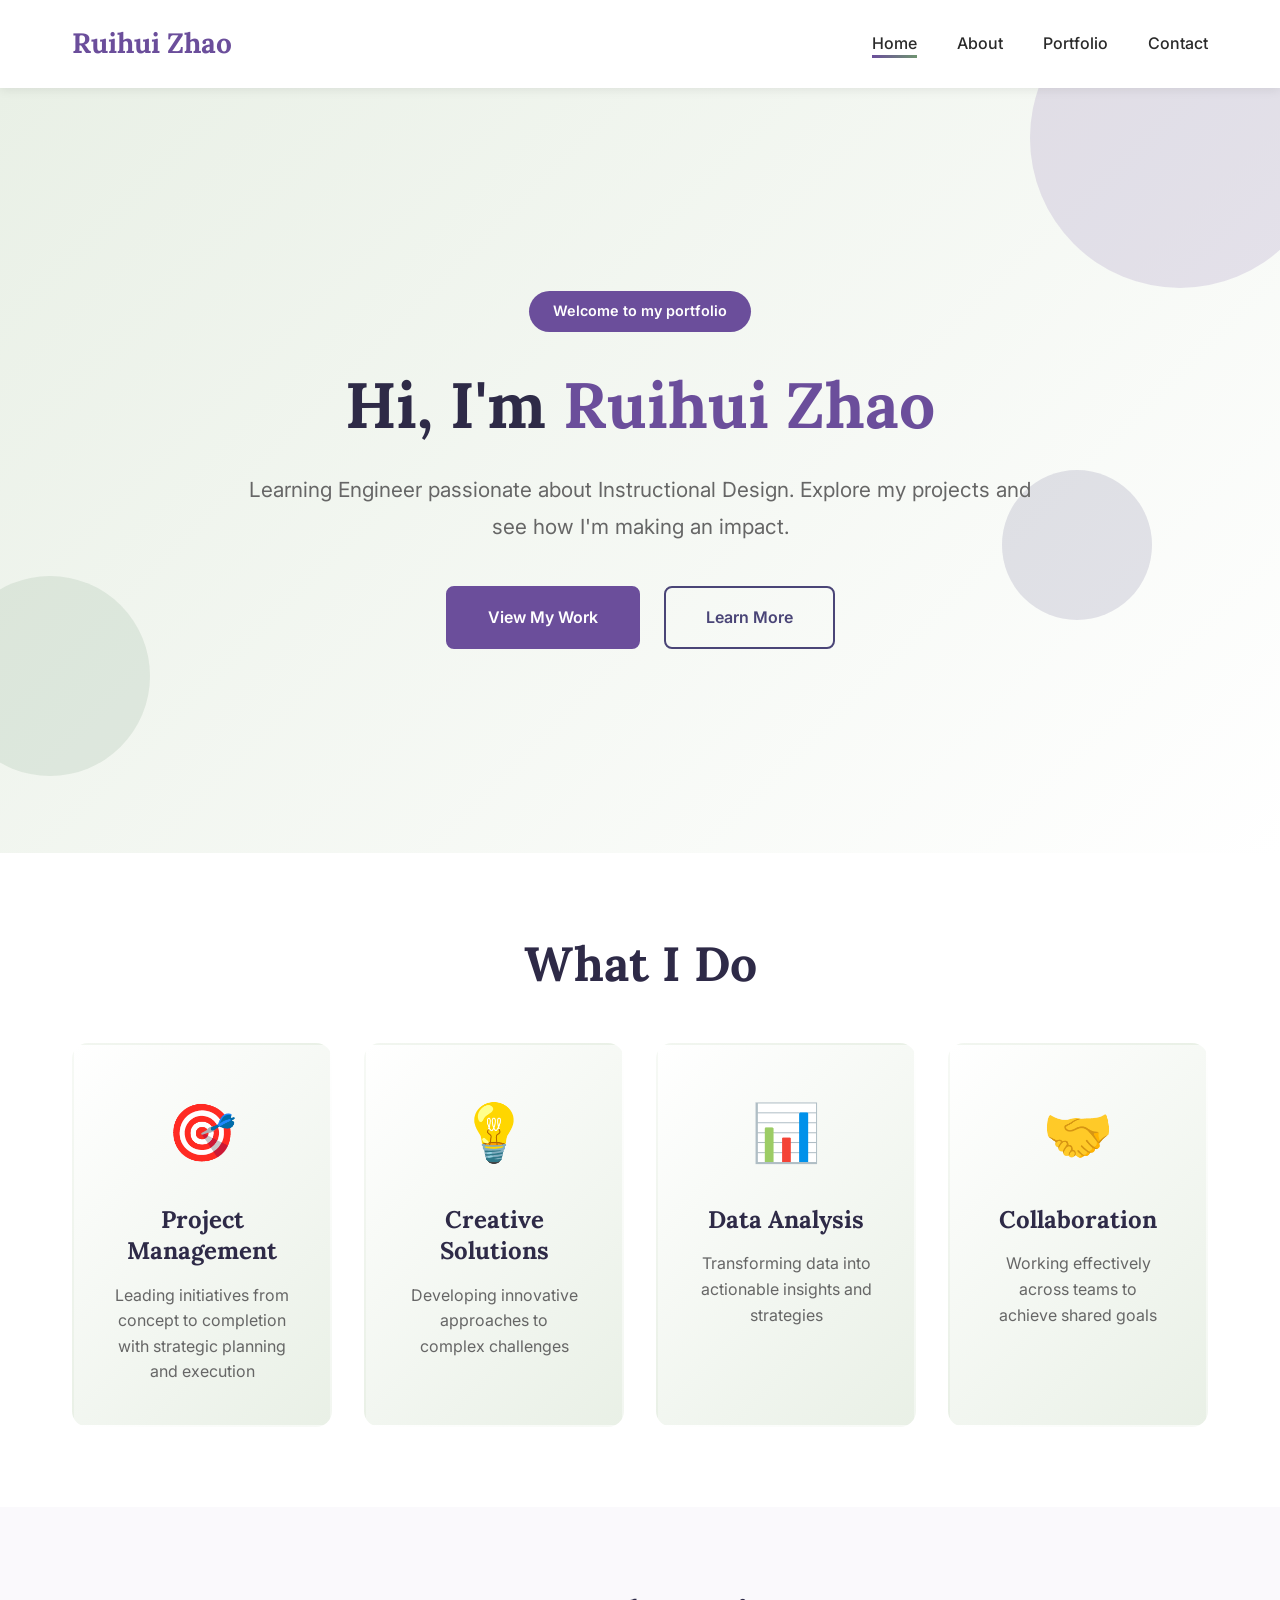
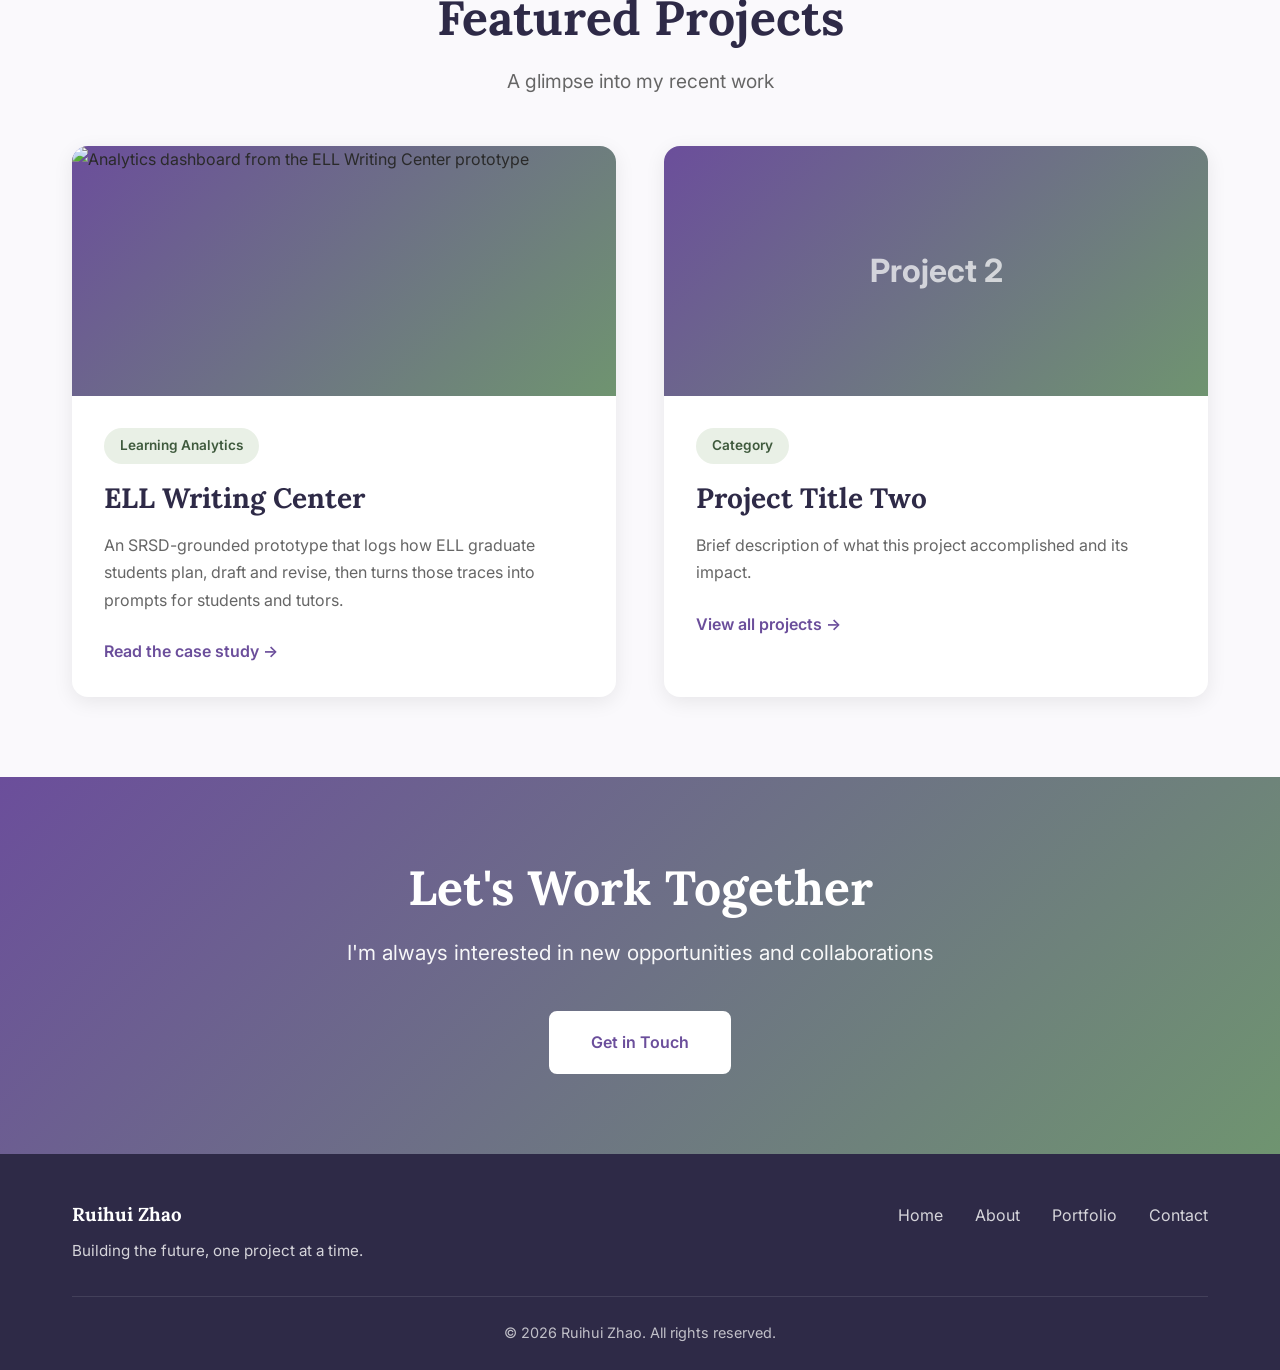
==== commit 82880939: "project 1 added" ====
--- a/index.html
+++ b/index.html
@@ -83,13 +83,13 @@
             <div class="projects-preview">
                 <article class="project-preview">
                     <div class="project-preview-image">
-                        <div class="preview-placeholder">Project 1</div>
+                        <img src="images/ell/dashboard.png" alt="Analytics dashboard from the ELL Writing Center prototype">
                     </div>
                     <div class="project-preview-content">
-                        <span class="project-category">Category</span>
-                        <h3>Project Title One</h3>
-                        <p>Brief description of what this project accomplished and its impact.</p>
-                        <a href="portfolio.html" class="link-arrow">View all projects →</a>
+                        <span class="project-category">Learning Analytics</span>
+                        <h3>ELL Writing Center</h3>
+                        <p>An SRSD-grounded prototype that logs how ELL graduate students plan, draft and revise, then turns those traces into prompts for students and tutors.</p>
+                        <a href="project-report-1.html" class="link-arrow">Read the case study →</a>
                     </div>
                 </article>
 
--- a/styles.css
+++ b/styles.css
@@ -4,14 +4,14 @@
 
 :root {
     /* Color Palette */
-    --raspberry: #dd2d4a;
-    --carrot-orange: #e89005;
-    --baltic-blue: #41658a;
-    --crushed-berry: #880d1e;
-    --frosted-mint: #dceed1;
-    --golden-apricot: #df9a57;
-    --hunter-green: #436436;
-    
+    --raspberry: #6B4E9B;       /* plum - main color: buttons, headings accents, links */
+    --carrot-orange: #6F9470;   /* sage - accent: hover color, timeline gradient */
+    --baltic-blue: #4A4577;     /* deep indigo - secondary buttons & links */
+    --crushed-berry: #2E2A47;   /* ink - dark hover states */
+    --frosted-mint: #E9F0E6;    /* pale sage - skill tags, date pills, soft backgrounds */
+    --golden-apricot: #C8D8C4;  /* light sage */
+    --hunter-green: #3F5A3D;    /* deep sage - text on pale sage */
+
     /* Functional Colors */
     --primary: var(--raspberry);
     --secondary: var(--baltic-blue);
@@ -21,12 +21,12 @@
     --text-dark: #2a2a2a;
     --text-light: #666;
     --white: #ffffff;
-    --background: #fafafa;
-    
+    --background: #FAF9FC;
+
     /* Typography */
     --font-headline: 'Lora', serif;
     --font-body: 'Inter', sans-serif;
-    
+
     /* Spacing */
     --container-width: 1200px;
     --section-spacing: 5rem;
@@ -1428,3 +1428,463 @@
         padding: 0 1.5rem;
     }
 }
+
+/* ===========================
+   ELL WRITING CENTER CASE STUDY
+   (project-report-1.html)
+   Event colors match the prototype's SRL categories.
+   =========================== */
+
+.k-plan   { --k: #3a6ea5; }
+.k-write  { --k: #d9a521; }
+.k-rev    { --k: #b14b4b; }
+.k-meta   { --k: #2f8f8a; }
+.k-social { --k: #86b4b0; }
+.k-sys    { --k: #5b6770; }
+
+.ell-hero-actions {
+    margin-top: 2.5rem;
+}
+
+.ell-inline-link {
+    color: var(--primary);
+    font-weight: 600;
+    text-decoration: underline;
+    text-underline-offset: 3px;
+}
+
+.ell-caption {
+    font-size: 0.85rem !important;
+    color: var(--text-light);
+    margin-top: 0.75rem;
+}
+
+/* Session strip */
+.ell-strip {
+    border: 1px solid #e6e3ee;
+    border-radius: 12px;
+    padding: 1.25rem 1.25rem 1rem;
+    margin-top: 1.5rem;
+    background: var(--background);
+}
+
+.ell-strip-head {
+    display: flex;
+    justify-content: space-between;
+    align-items: baseline;
+    gap: 1rem;
+    flex-wrap: wrap;
+}
+
+.report-section .ell-strip-head h4 {
+    margin: 0;
+    font-style: italic;
+    font-weight: 400;
+}
+
+.ell-strip-head span {
+    font-size: 0.8rem;
+    color: var(--text-light);
+}
+
+.ell-track {
+    position: relative;
+    height: 56px;
+    margin: 1rem 0 0.4rem;
+    background: #eeedf3;
+    border-radius: 6px;
+}
+
+.ell-tick {
+    position: absolute;
+    top: 10px;
+    width: 14px;
+    height: 36px;
+    margin-left: -7px;
+    padding: 0;
+    border: 0;
+    border-radius: 3px;
+    background: var(--k);
+    cursor: pointer;
+    transform-origin: bottom;
+    animation: ellRise 0.5s cubic-bezier(.2,.8,.2,1) both;
+}
+
+.ell-tick:hover,
+.ell-tick[aria-pressed="true"] {
+    outline: 2px solid var(--dark);
+    outline-offset: 2px;
+}
+
+.ell-tick:focus-visible {
+    outline: 3px solid var(--primary);
+    outline-offset: 2px;
+}
+
+@keyframes ellRise {
+    from { transform: scaleY(0.15); }
+    to   { transform: scaleY(1); }
+}
+
+@media (prefers-reduced-motion: reduce) {
+    .ell-tick { animation: none; }
+}
+
+.ell-axis {
+    display: flex;
+    justify-content: space-between;
+    font: 400 0.72rem 'IBM Plex Mono', ui-monospace, Menlo, monospace;
+    color: var(--text-light);
+}
+
+.ell-legend {
+    display: flex;
+    flex-wrap: wrap;
+    gap: 0.4rem 1rem;
+    margin-top: 0.8rem;
+    font-size: 0.8rem;
+    color: var(--text-light);
+}
+
+.ell-legend i,
+.ell-row i,
+.ell-table i {
+    display: inline-block;
+    width: 10px;
+    height: 10px;
+    border-radius: 2px;
+    margin-right: 0.4rem;
+    vertical-align: -1px;
+    background: var(--k);
+}
+
+.ell-readout {
+    display: grid;
+    grid-template-columns: minmax(0, 1.1fr) minmax(0, 1fr);
+    gap: 1.25rem;
+    margin-top: 1rem;
+    padding-top: 0.9rem;
+    border-top: 1px solid #e6e3ee;
+}
+
+.ell-row {
+    font: 0.8rem/1.75 'IBM Plex Mono', ui-monospace, Menlo, monospace;
+    white-space: nowrap;
+    overflow-x: auto;
+}
+
+.ell-row b { font-weight: 500; }
+
+.report-section p.ell-why {
+    font-size: 0.92rem;
+    margin: 0;
+}
+
+.ell-why strong { color: var(--dark); }
+
+/* Challenge cards */
+.ell-grid2 {
+    display: grid;
+    grid-template-columns: repeat(2, minmax(0, 1fr));
+    gap: 1rem;
+    margin: 1.5rem 0;
+}
+
+.ell-card {
+    border: 1px solid #e6e3ee;
+    border-radius: 10px;
+    padding: 1.1rem 1.25rem;
+}
+
+.report-section .ell-card h4 { margin: 0 0 0.35rem; }
+.report-section .ell-card p { margin: 0; font-size: 0.93rem; line-height: 1.6; }
+
+/* Theory map */
+.ell-phases {
+    display: grid;
+    grid-template-columns: 2fr 3fr 1.3fr;
+    gap: 0.75rem;
+    margin-top: 1.5rem;
+}
+
+.ell-phase {
+    border: 1px solid #e6e3ee;
+    border-radius: 10px;
+    overflow: hidden;
+    min-width: 0;
+}
+
+.ell-phase header {
+    padding: 0.75rem 1rem;
+    background: var(--frosted-mint);
+    color: var(--hunter-green);
+}
+
+.ell-phase header strong {
+    display: block;
+    font-family: var(--font-headline);
+    font-size: 1.05rem;
+    color: var(--dark);
+}
+
+.ell-phase header small { font-size: 0.78rem; }
+
+.report-section .ell-phase ol {
+    list-style: none;
+    margin: 0;
+    padding: 0.5rem;
+    display: flex;
+    flex-direction: column;
+    gap: 0.4rem;
+}
+
+.report-section .ell-phase li {
+    display: grid;
+    grid-template-columns: 1.5rem minmax(0, 1fr);
+    gap: 0.5rem;
+    margin: 0;
+    padding: 0.5rem 0.6rem;
+    border-radius: 6px;
+    background: var(--background);
+    font-size: 0.88rem;
+    line-height: 1.45;
+    color: var(--text-dark);
+}
+
+.ell-phase li span {
+    font-family: 'IBM Plex Mono', ui-monospace, monospace;
+    font-weight: 500;
+    color: var(--primary);
+}
+
+.ell-phase li small {
+    display: block;
+    color: var(--text-light);
+    font-size: 0.8rem;
+}
+
+/* Event log table */
+.ell-scroll {
+    overflow-x: auto;
+    border: 1px solid #e6e3ee;
+    border-radius: 10px;
+    margin-top: 1rem;
+}
+
+.ell-table {
+    width: 100%;
+    border-collapse: collapse;
+    font-size: 0.84rem;
+}
+
+.ell-table th,
+.ell-table td {
+    text-align: left;
+    padding: 0.5rem 0.8rem;
+    border-bottom: 1px solid #eeedf3;
+    white-space: nowrap;
+}
+
+.ell-table th {
+    font-size: 0.72rem;
+    font-weight: 600;
+    letter-spacing: 0.08em;
+    text-transform: uppercase;
+    color: var(--text-light);
+    background: var(--background);
+}
+
+.ell-table tr:last-child td { border-bottom: 0; }
+
+.ell-table .mono,
+.ell-table .num {
+    font-family: 'IBM Plex Mono', ui-monospace, Menlo, monospace;
+    font-size: 0.8rem;
+}
+
+.ell-table .num {
+    text-align: right;
+    font-variant-numeric: tabular-nums;
+}
+
+/* Rules */
+.ell-rules {
+    display: flex;
+    flex-direction: column;
+    gap: 0.75rem;
+    margin-top: 1.25rem;
+}
+
+.ell-rule {
+    display: grid;
+    grid-template-columns: minmax(0, 1fr) minmax(0, 1.3fr);
+    gap: 1.25rem;
+    padding: 1rem 1.2rem;
+    border: 1px solid #e6e3ee;
+    border-left: 4px solid var(--k);
+    border-radius: 10px;
+}
+
+.report-section .ell-rule h4 {
+    margin: 0 0 0.25rem;
+    font-family: 'IBM Plex Mono', ui-monospace, monospace;
+    font-size: 0.92rem;
+    font-weight: 500;
+}
+
+.ell-rule code {
+    font-family: 'IBM Plex Mono', ui-monospace, monospace;
+    font-size: 0.78rem;
+    color: var(--text-light);
+}
+
+.ell-if {
+    font-family: 'IBM Plex Mono', ui-monospace, monospace;
+    font-size: 0.8rem;
+    font-weight: 500;
+    color: #a4561c;
+}
+
+.report-section .ell-rule p {
+    margin: 0.15rem 0 0;
+    font-size: 0.92rem;
+    line-height: 1.55;
+}
+
+/* Screenshots */
+.ell-shot {
+    margin: 1.75rem 0;
+}
+
+.ell-shot img {
+    display: block;
+    width: 100%;
+    border: 1px solid #e6e3ee;
+    border-radius: 10px;
+    box-shadow: 0 10px 28px -16px rgba(46, 42, 71, 0.35);
+}
+
+.ell-shot figcaption {
+    margin-top: 0.65rem;
+    font-size: 0.9rem;
+    color: var(--text-light);
+    line-height: 1.6;
+}
+
+.ell-shot figcaption strong { color: var(--dark); }
+
+/* Tutor guide */
+.ell-scores {
+    display: grid;
+    grid-template-columns: repeat(5, minmax(0, 1fr));
+    gap: 0.5rem;
+    margin: 1.25rem 0 1rem;
+}
+
+.ell-score {
+    border: 1px solid #e6e3ee;
+    border-top: 3px solid var(--k);
+    border-radius: 8px;
+    padding: 0.7rem;
+    min-width: 0;
+}
+
+.ell-score small {
+    display: block;
+    font-size: 0.65rem;
+    letter-spacing: 0.08em;
+    text-transform: uppercase;
+    color: var(--text-light);
+}
+
+.ell-score b {
+    display: block;
+    font-family: var(--font-headline);
+    font-size: 1.4rem;
+    color: var(--dark);
+    font-variant-numeric: tabular-nums;
+}
+
+.ell-score em {
+    font-style: normal;
+    font-size: 0.75rem;
+}
+
+.ell-score .ok,
+.ell-flag strong { color: #2f7d52; }
+
+.ell-score .warn,
+.ell-flag.warn strong { color: #a4561c; }
+
+.ell-flags {
+    display: flex;
+    flex-direction: column;
+    gap: 0.6rem;
+}
+
+.ell-flag {
+    border: 1px solid #e6e3ee;
+    border-radius: 10px;
+    padding: 0.85rem 1rem;
+    font-size: 0.92rem;
+    line-height: 1.6;
+    color: var(--text-light);
+}
+
+.ell-flag strong {
+    display: block;
+    margin-bottom: 0.2rem;
+}
+
+.ell-flag.warn {
+    background: #fdf6ee;
+    border-color: #efd5bb;
+}
+
+.report-section p.ell-ref {
+    font-size: 0.92rem;
+    padding-left: 1.5rem;
+    text-indent: -1.5rem;
+}
+
+/* Portfolio / home card images */
+.portfolio-image img,
+.project-preview-image img {
+    position: absolute;
+    inset: 0;
+    width: 100%;
+    height: 100%;
+    object-fit: cover;
+    object-position: left top;
+}
+
+.project-preview-image {
+    position: relative;
+    overflow: hidden;
+}
+
+@media (max-width: 768px) {
+    .ell-readout,
+    .ell-grid2,
+    .ell-phases,
+    .ell-rule {
+        grid-template-columns: 1fr;
+    }
+
+    .ell-rule { gap: 0.5rem; }
+
+    .ell-scores {
+        grid-template-columns: repeat(3, minmax(0, 1fr));
+    }
+}
+
+/* Let wide tables and log rows scroll inside the report instead of widening the page */
+.report-main,
+.report-sidebar {
+    min-width: 0;
+}
+
+/* Report sections sit inside a card; drop the site-wide section padding there */
+.report-main .report-section {
+    padding: 0;
+}
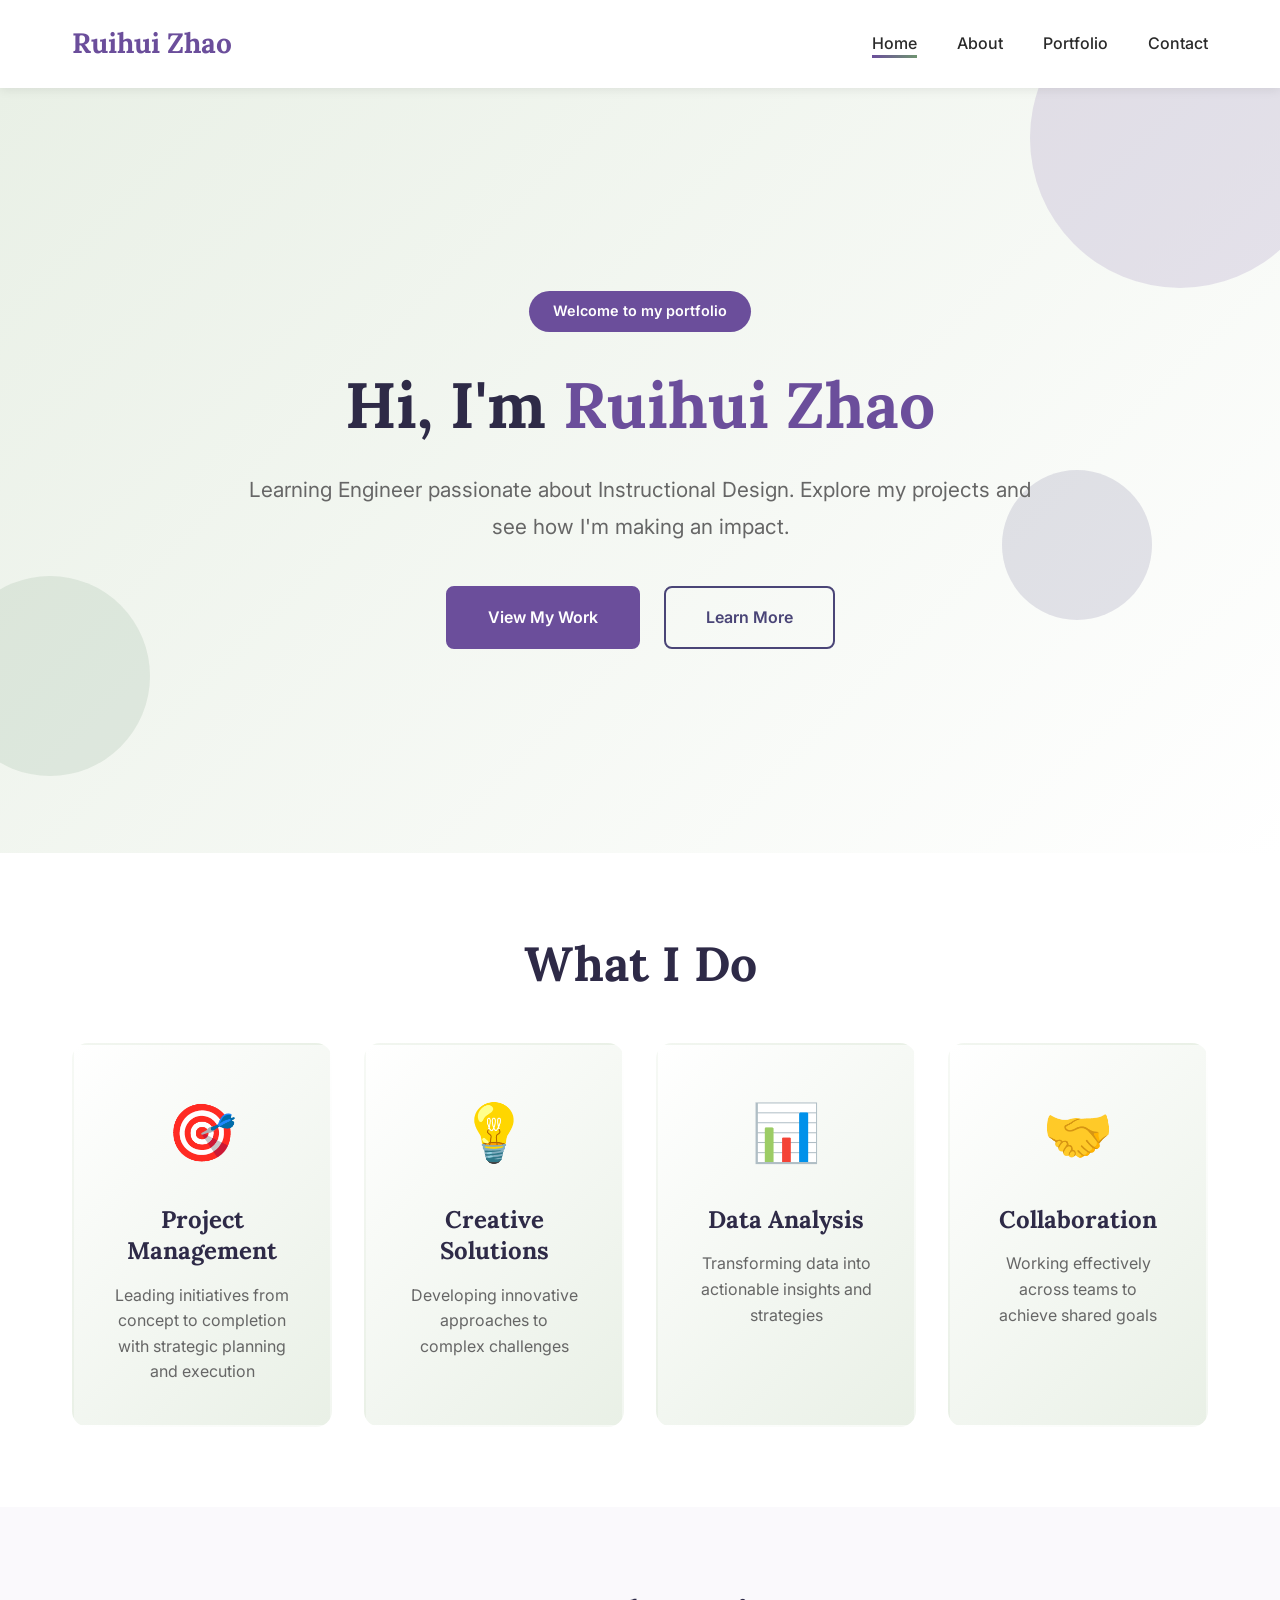
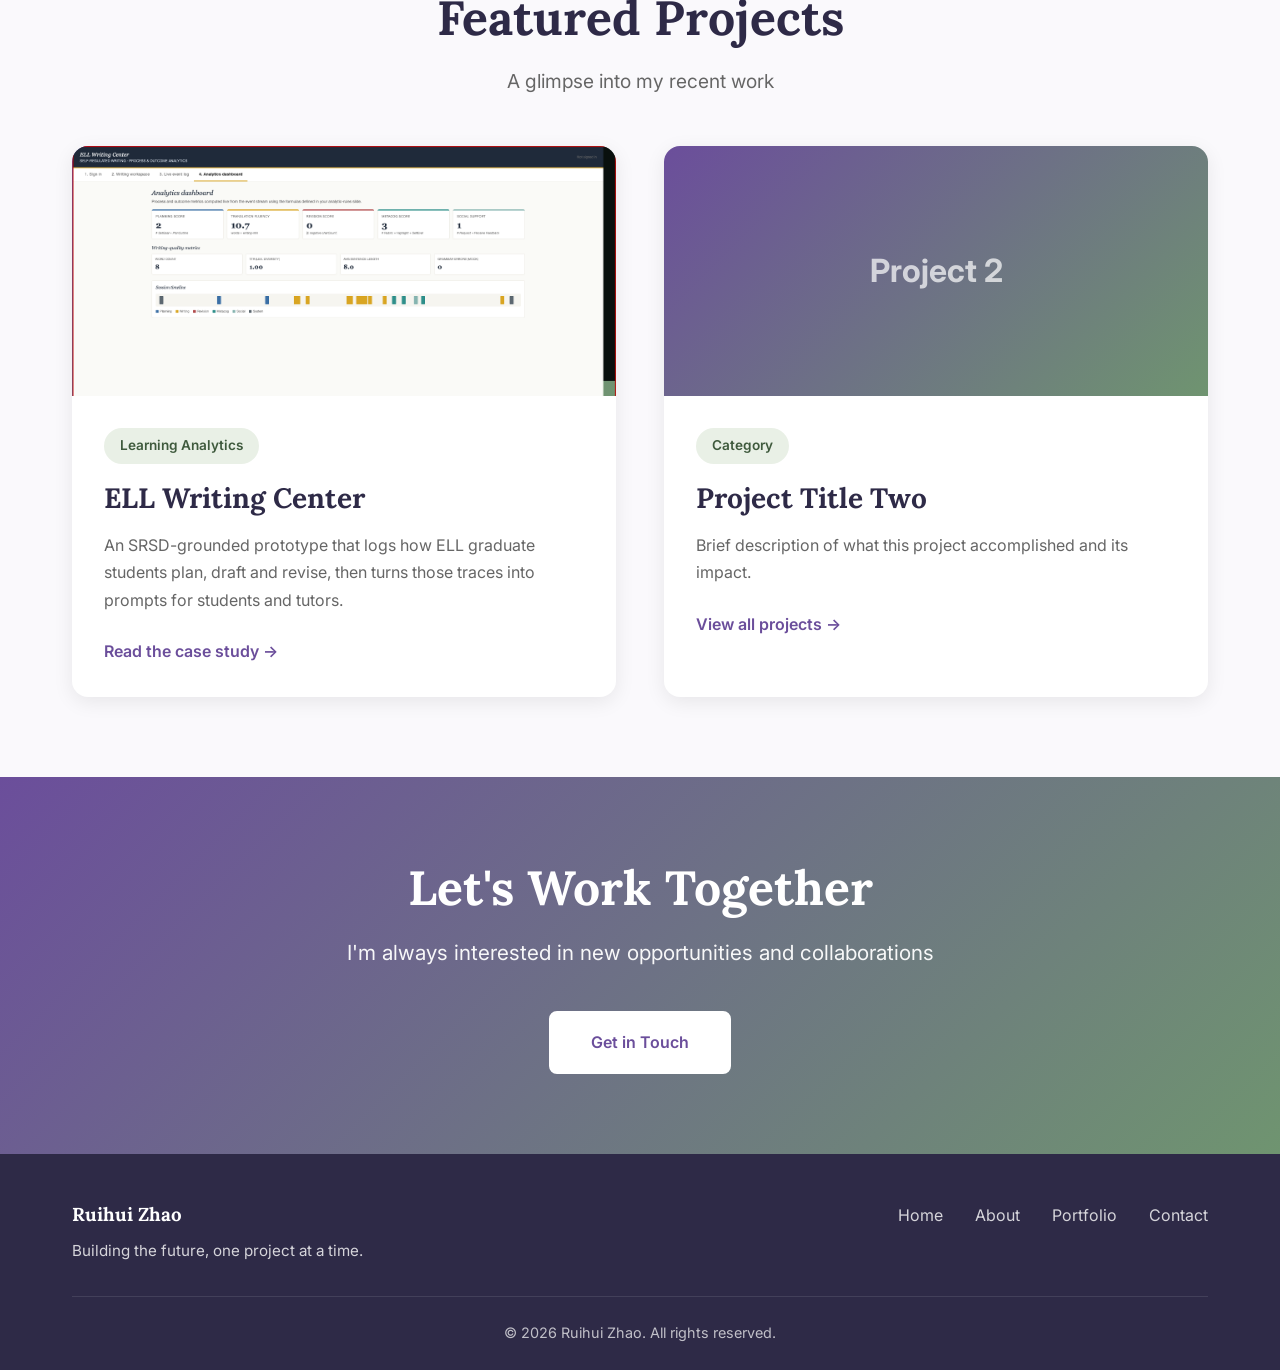
==== commit 11c48b16: "SRSD revised" ====
--- a/index.html
+++ b/index.html
@@ -83,7 +83,7 @@
             <div class="projects-preview">
                 <article class="project-preview">
                     <div class="project-preview-image">
-                        <img src="images/ell/dashboard.png" alt="Analytics dashboard from the ELL Writing Center prototype">
+                        <img src="dashboard.png" alt="Analytics dashboard from the ELL Writing Center prototype">
                     </div>
                     <div class="project-preview-content">
                         <span class="project-category">Learning Analytics</span>
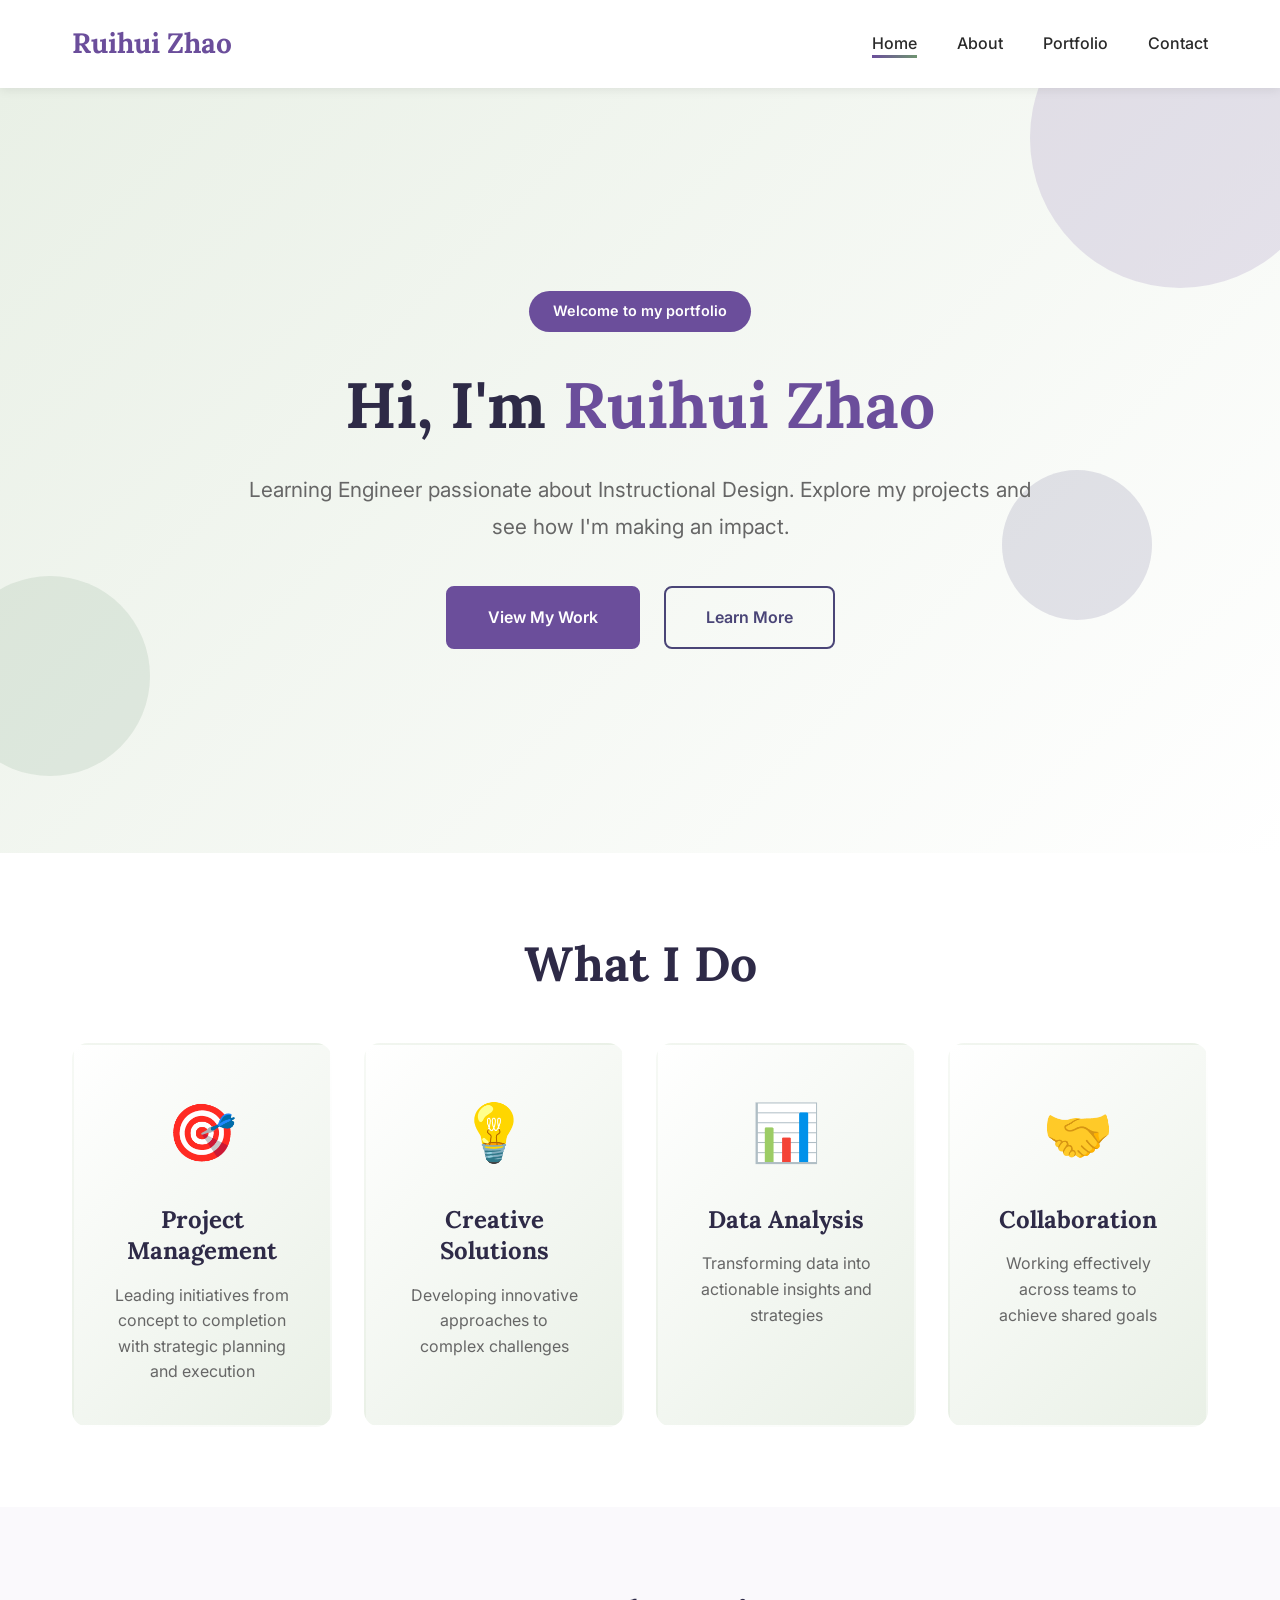
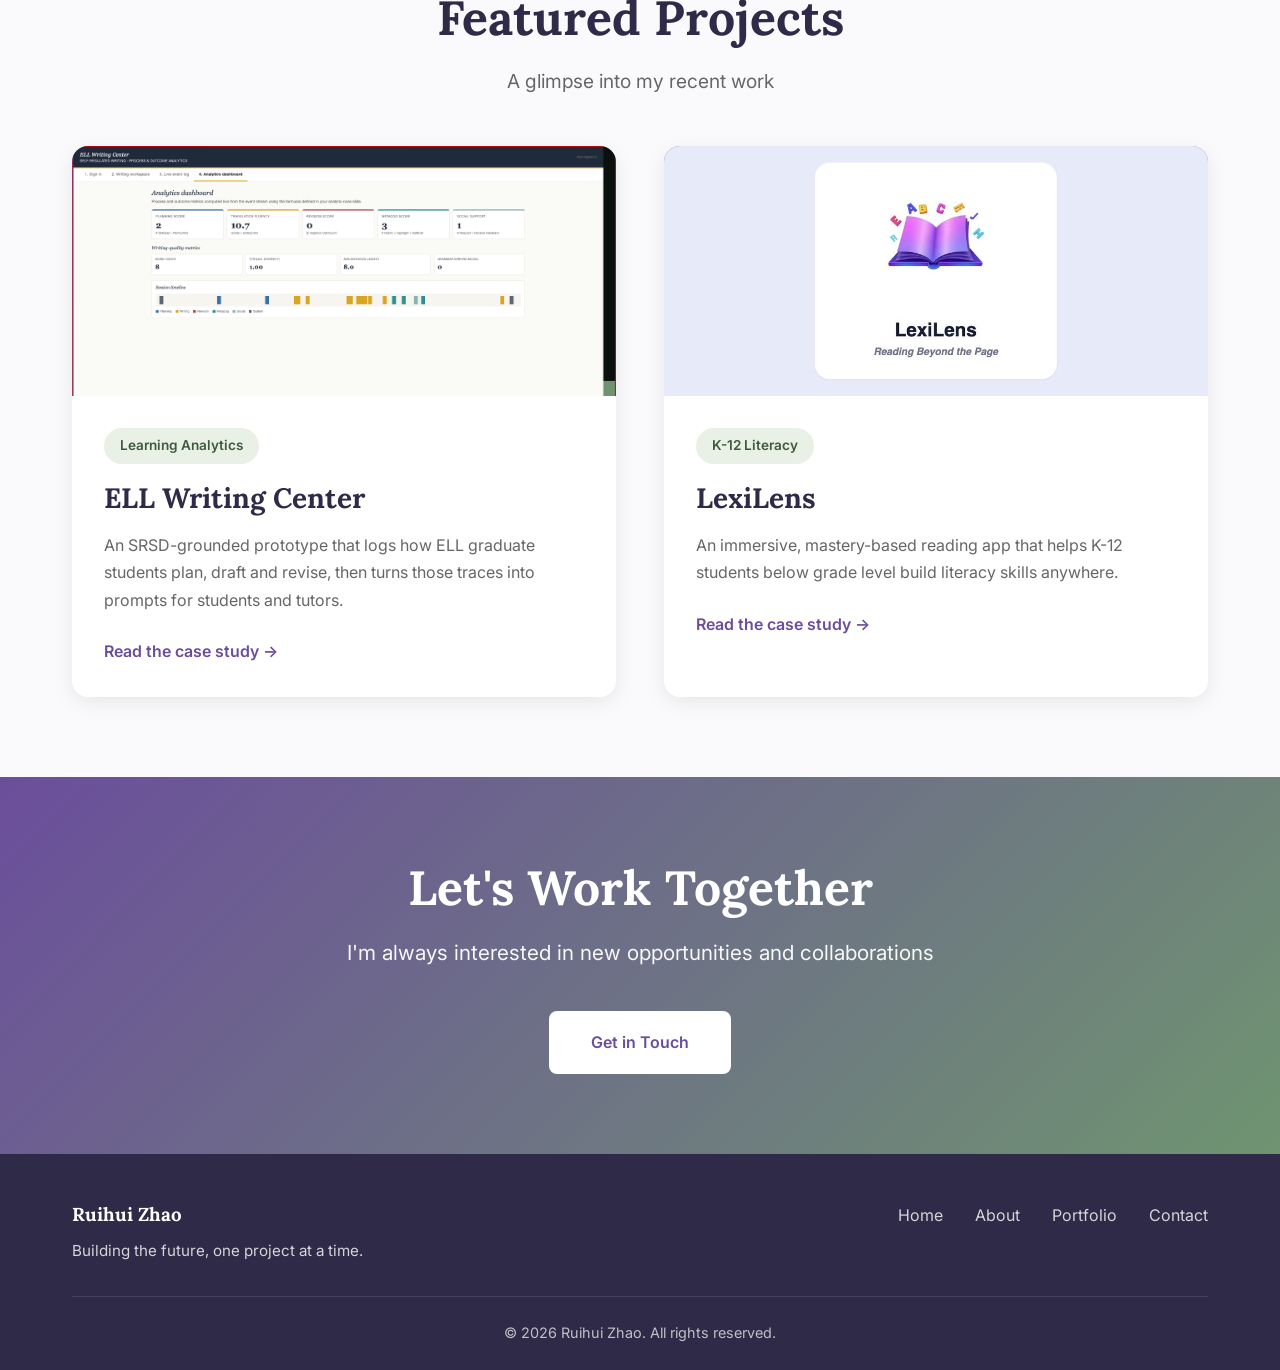
==== commit cad7075b: "Add files via upload" ====
--- a/index.html
+++ b/index.html
@@ -95,13 +95,13 @@
 
                 <article class="project-preview">
                     <div class="project-preview-image">
-                        <div class="preview-placeholder">Project 2</div>
+                        <img src="lexilens-cover.jpg" style="object-position:center" alt="LexiLens welcome screen with an open book and floating letters">
                     </div>
                     <div class="project-preview-content">
-                        <span class="project-category">Category</span>
-                        <h3>Project Title Two</h3>
-                        <p>Brief description of what this project accomplished and its impact.</p>
-                        <a href="portfolio.html" class="link-arrow">View all projects →</a>
+                        <span class="project-category">K-12 Literacy</span>
+                        <h3>LexiLens</h3>
+                        <p>An immersive, mastery-based reading app that helps K-12 students below grade level build literacy skills anywhere.</p>
+                        <a href="project-report-2.html" class="link-arrow">Read the case study →</a>
                     </div>
                 </article>
             </div>
--- a/styles.css
+++ b/styles.css
@@ -1888,3 +1888,53 @@
 .report-main .report-section {
     padding: 0;
 }
+
+/* ===========================
+   LEXILENS CASE STUDY (project-report-2.html)
+   =========================== */
+
+.lexi-flow {
+    display: grid;
+    grid-template-columns: repeat(2, minmax(0, 1fr));
+    gap: 2rem 1.5rem;
+    margin: 2rem 0;
+    align-items: start;
+}
+
+.lexi-phone {
+    margin: 0;
+}
+
+.lexi-phone img {
+    display: block;
+    width: 100%;
+    max-width: 300px;
+    margin: 0 auto;
+    border: 8px solid var(--dark);
+    border-radius: 28px;
+    background: var(--dark);
+    box-shadow: 0 14px 32px -18px rgba(46, 42, 71, 0.55);
+}
+
+.lexi-phone figcaption {
+    margin-top: 0.9rem;
+    font-size: 0.9rem;
+    line-height: 1.6;
+    color: var(--text-light);
+}
+
+.lexi-phone figcaption strong {
+    color: var(--dark);
+}
+
+/* Card image that is a phone screen: show the top of the screen */
+.portfolio-image img.cover-phone,
+.project-preview-image img.cover-phone {
+    object-position: center top;
+}
+
+@media (max-width: 560px) {
+    .lexi-flow {
+        grid-template-columns: 1fr;
+    }
+}
